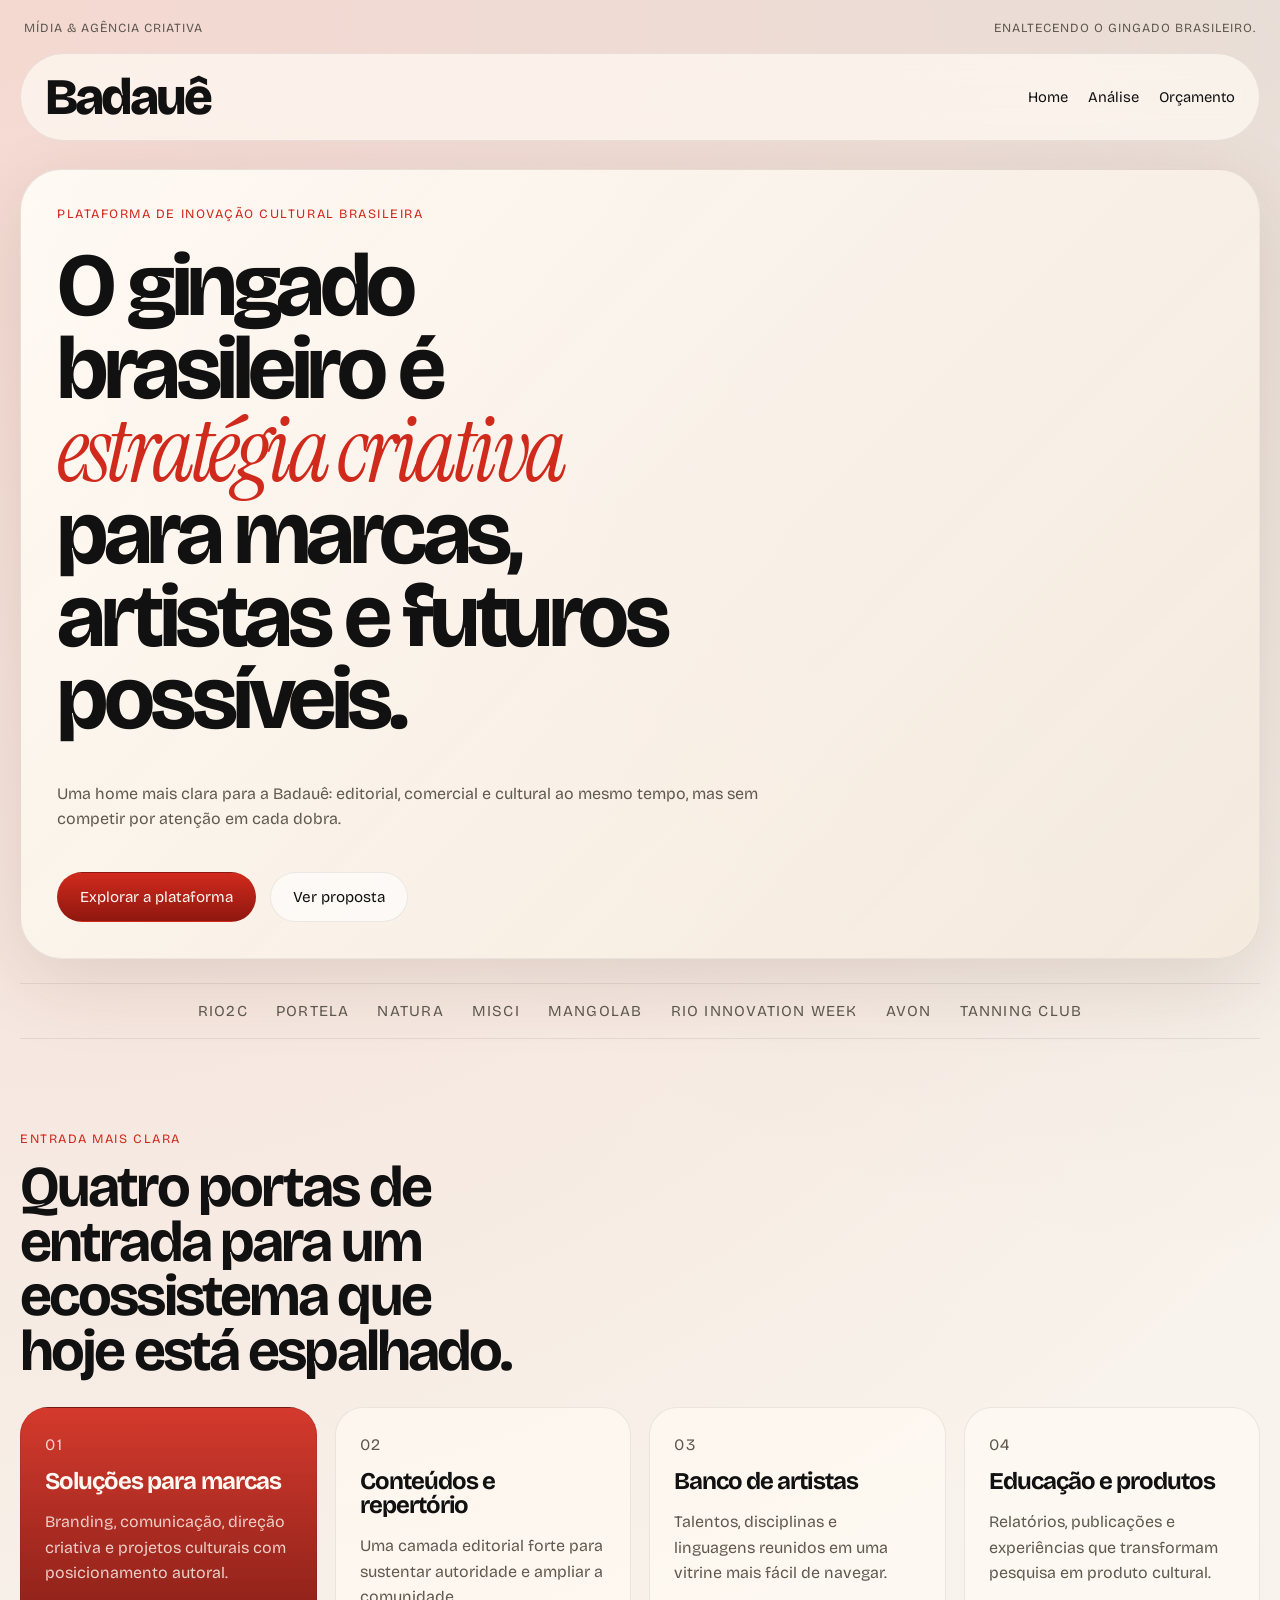
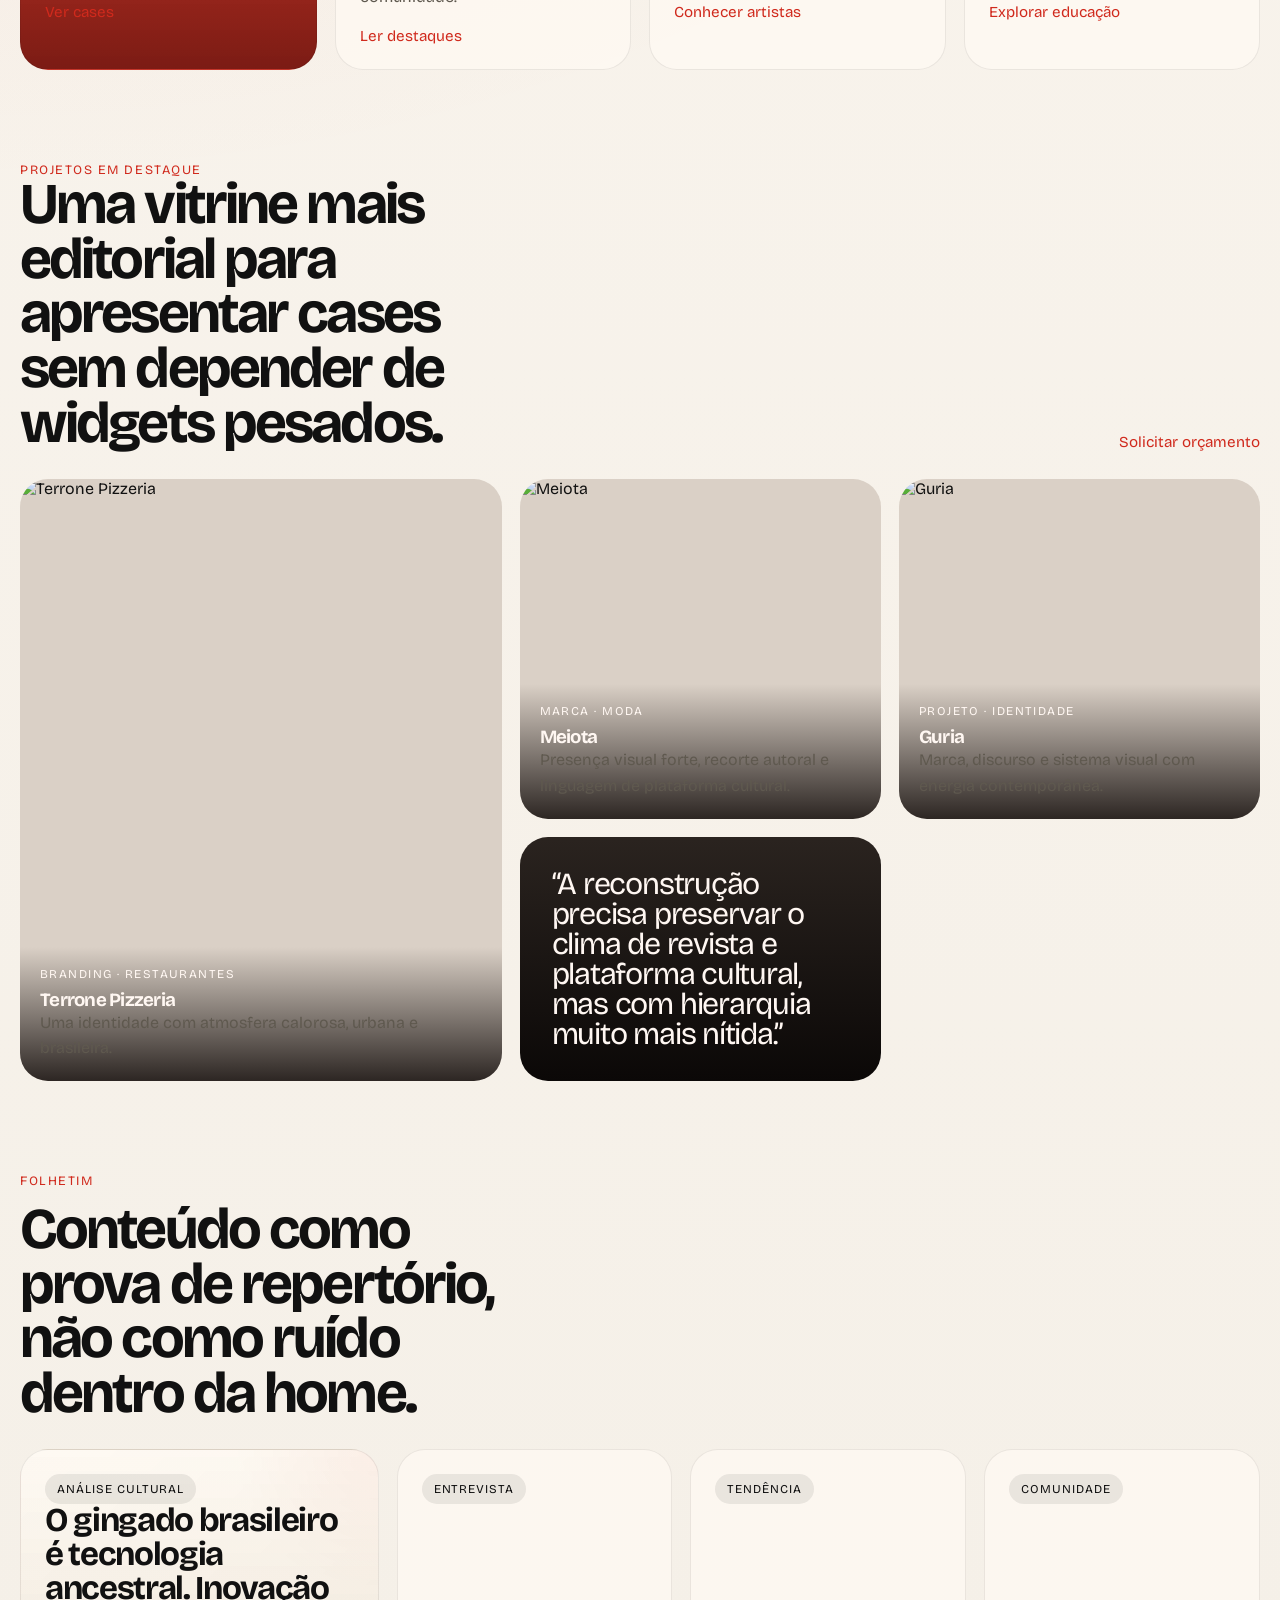
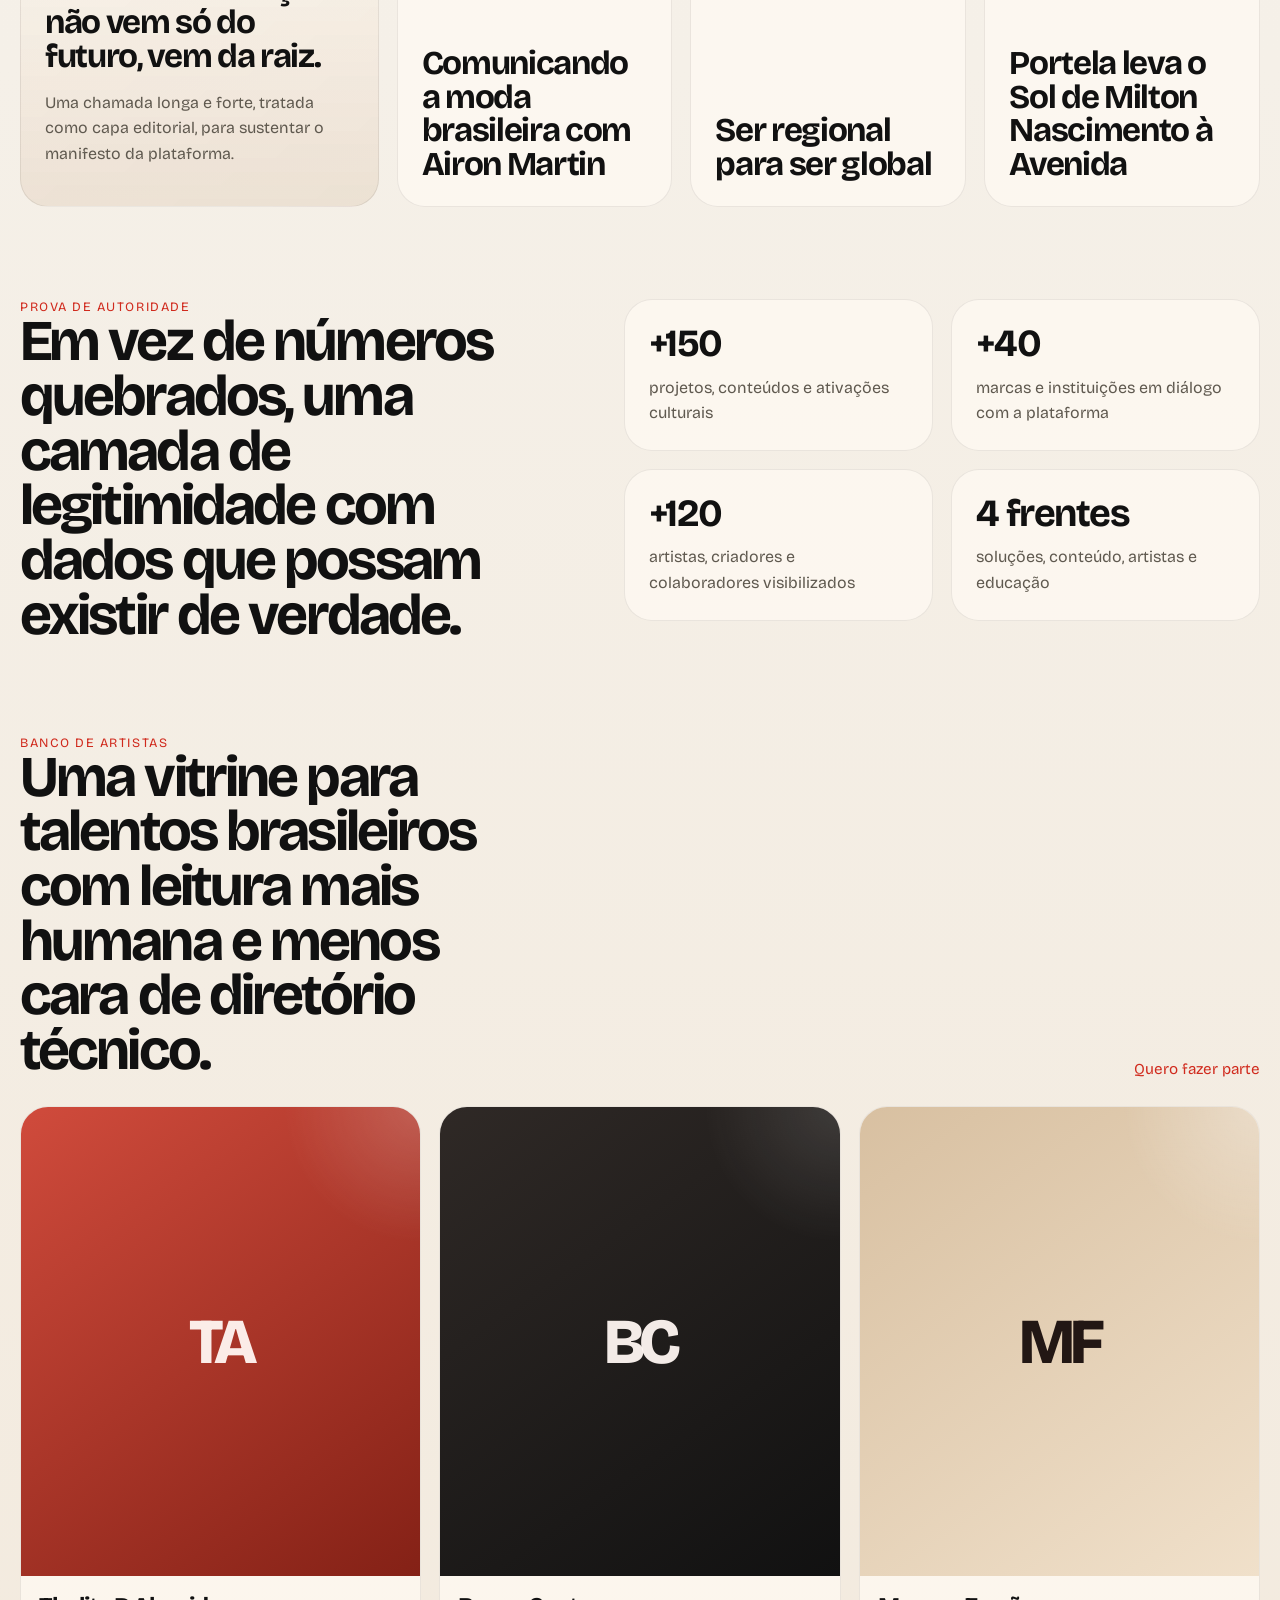
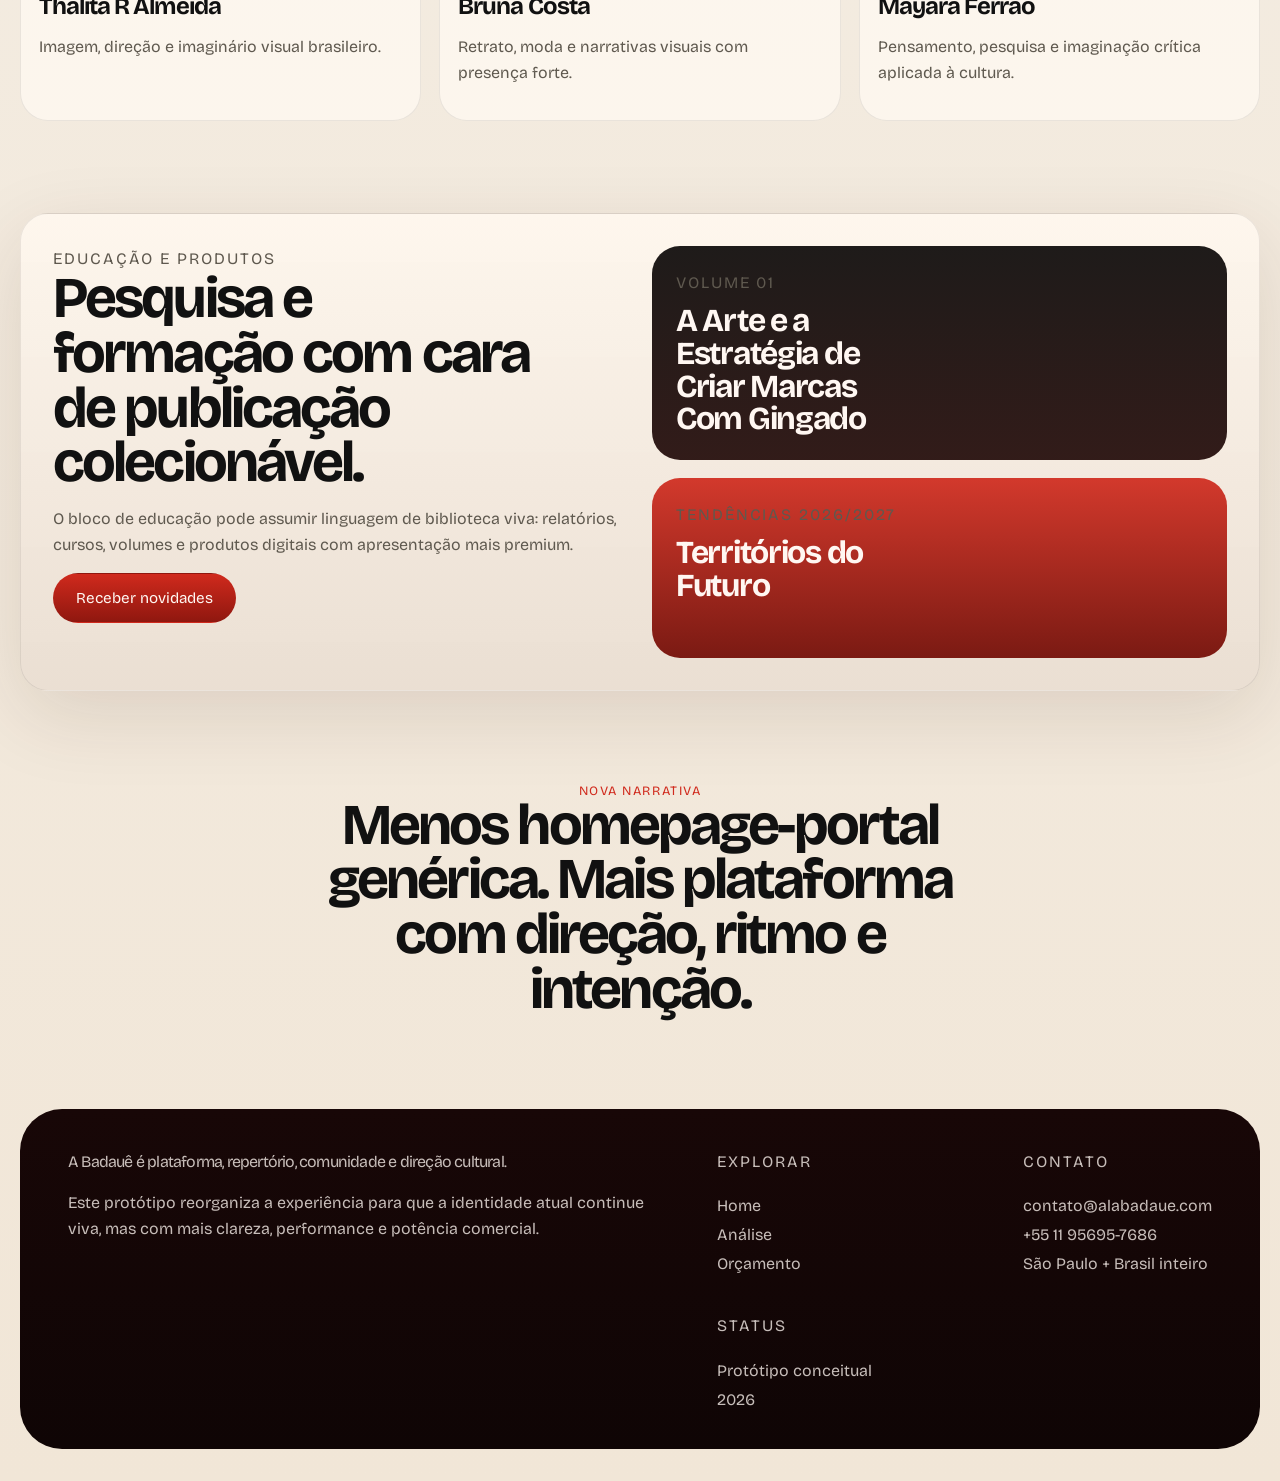
==== index.html @ e7cd583b "Initial site prototype" ====
<!DOCTYPE html>
<html lang="pt-BR">
  <head>
    <meta charset="UTF-8" />
    <meta name="viewport" content="width=device-width, initial-scale=1.0" />
    <title>Badauê - Plataforma de Inovação Cultural Brasileira</title>
    <meta
      name="description"
      content="Redesign conceitual da Badauê com linguagem editorial brasileira, hierarquia mais clara e experiência mais leve."
    />
    <link
      rel="icon"
      href="data:image/svg+xml,%3Csvg xmlns='http://www.w3.org/2000/svg' viewBox='0 0 64 64'%3E%3Crect width='64' height='64' rx='14' fill='%23111111'/%3E%3Ctext x='50%25' y='54%25' text-anchor='middle' font-family='Arial' font-size='28' fill='%23fff7f2'%3EB%3C/text%3E%3C/svg%3E"
    />
    <link rel="preconnect" href="https://fonts.googleapis.com" />
    <link rel="preconnect" href="https://fonts.gstatic.com" crossorigin />
    <link
      href="https://fonts.googleapis.com/css2?family=Bricolage+Grotesque:wght@400;500;700;800&family=Instrument+Serif:ital@0;1&display=swap"
      rel="stylesheet"
    />
    <link rel="stylesheet" href="./styles.css" />
  </head>
  <body>
    <div class="page-shell">
      <header class="site-header">
        <div class="eyebrow">
          <span>Mídia & Agência Criativa</span>
          <span>Enaltecendo o gingado brasileiro.</span>
        </div>
        <div class="site-header__bar">
          <a class="site-logo" href="#top" aria-label="Badauê">
            <span class="site-logo__mark">Badauê</span>
          </a>
          <button class="menu-toggle" type="button" aria-expanded="false" aria-controls="site-nav">
            Menu
          </button>
          <nav id="site-nav" class="site-nav" aria-label="Principal">
            <a href="./index.html">Home</a>
            <a href="./analise.html">Análise</a>
            <a href="./orcamento.html">Orçamento</a>
          </nav>
        </div>
      </header>

      <main id="top">
        <section class="hero" id="manifesto">
          <div class="hero__copy">
            <p class="section-kicker">Plataforma de inovação cultural brasileira</p>
            <h1>
              O gingado brasileiro é
              <span>estratégia criativa</span>
              para marcas, artistas e futuros possíveis.
            </h1>
            <p class="hero__lede">
              Uma home mais clara para a Badauê: editorial, comercial e cultural ao mesmo tempo, mas sem
              competir por atenção em cada dobra.
            </p>
            <div class="hero__actions">
              <a class="button button--primary" href="#solucoes">Explorar a plataforma</a>
              <a class="button button--ghost" href="./orcamento.html">Ver proposta</a>
            </div>
          </div>
        </section>

        <section class="partners-ribbon" aria-label="Marcas parceiras">
          <div class="partners-ribbon__track">
            <span>RIO2C</span>
            <span>Portela</span>
            <span>Natura</span>
            <span>MISCI</span>
            <span>Mangolab</span>
            <span>Rio Innovation Week</span>
            <span>Avon</span>
            <span>Tanning Club</span>
          </div>
        </section>

        <section class="section section--grid" id="solucoes">
          <div class="section__intro">
            <p class="section-kicker">Entrada mais clara</p>
            <h2>Quatro portas de entrada para um ecossistema que hoje está espalhado.</h2>
          </div>
          <div class="entry-grid">
            <article class="entry-card entry-card--accent">
              <p class="entry-card__index">01</p>
              <h3>Soluções para marcas</h3>
              <p>Branding, comunicação, direção criativa e projetos culturais com posicionamento autoral.</p>
              <a href="#projetos">Ver cases</a>
            </article>
            <article class="entry-card">
              <p class="entry-card__index">02</p>
              <h3>Conteúdos e repertório</h3>
              <p>Uma camada editorial forte para sustentar autoridade e ampliar a comunidade.</p>
              <a href="#conteudos">Ler destaques</a>
            </article>
            <article class="entry-card">
              <p class="entry-card__index">03</p>
              <h3>Banco de artistas</h3>
              <p>Talentos, disciplinas e linguagens reunidos em uma vitrine mais fácil de navegar.</p>
              <a href="#artistas">Conhecer artistas</a>
            </article>
            <article class="entry-card">
              <p class="entry-card__index">04</p>
              <h3>Educação e produtos</h3>
              <p>Relatórios, publicações e experiências que transformam pesquisa em produto cultural.</p>
              <a href="#educacao">Explorar educação</a>
            </article>
          </div>
        </section>

        <section class="section showcase" id="projetos">
          <div class="section__intro section__intro--split">
            <div>
              <p class="section-kicker">Projetos em destaque</p>
              <h2>Uma vitrine mais editorial para apresentar cases sem depender de widgets pesados.</h2>
            </div>
            <a class="text-link" href="#footer">Solicitar orçamento</a>
          </div>
          <div class="showcase-grid">
            <article class="story-card story-card--large">
              <img src="https://alabadaue.com/wp-content/uploads/2025/04/capa-home3.png" alt="Terrone Pizzeria" />
              <div class="story-card__content">
                <p>Branding · Restaurantes</p>
                <h3>Terrone Pizzeria</h3>
                <span>Uma identidade com atmosfera calorosa, urbana e brasileira.</span>
              </div>
            </article>
            <article class="story-card">
              <img src="https://alabadaue.com/wp-content/uploads/2025/04/capa-home1.png" alt="Meiota" />
              <div class="story-card__content">
                <p>Marca · Moda</p>
                <h3>Meiota</h3>
                <span>Presença visual forte, recorte autoral e linguagem de plataforma cultural.</span>
              </div>
            </article>
            <article class="story-card">
              <img src="https://alabadaue.com/wp-content/uploads/2025/04/capa-home2.png" alt="Guria" />
              <div class="story-card__content">
                <p>Projeto · Identidade</p>
                <h3>Guria</h3>
                <span>Marca, discurso e sistema visual com energia contemporânea.</span>
              </div>
            </article>
            <article class="quote-panel">
              <p>
                “A reconstrução precisa preservar o clima de revista e plataforma cultural, mas com hierarquia
                muito mais nítida.”
              </p>
            </article>
          </div>
        </section>

        <section class="section editorial" id="conteudos">
          <div class="section__intro">
            <p class="section-kicker">Folhetim</p>
            <h2>Conteúdo como prova de repertório, não como ruído dentro da home.</h2>
          </div>
          <div class="editorial-grid">
            <article class="editorial-card editorial-card--featured">
              <span class="editorial-card__tag">Análise cultural</span>
              <h3>O gingado brasileiro é tecnologia ancestral. Inovação não vem só do futuro, vem da raiz.</h3>
              <p>
                Uma chamada longa e forte, tratada como capa editorial, para sustentar o manifesto da plataforma.
              </p>
            </article>
            <article class="editorial-card">
              <span class="editorial-card__tag">Entrevista</span>
              <h3>Comunicando a moda brasileira com Airon Martin</h3>
            </article>
            <article class="editorial-card">
              <span class="editorial-card__tag">Tendência</span>
              <h3>Ser regional para ser global</h3>
            </article>
            <article class="editorial-card">
              <span class="editorial-card__tag">Comunidade</span>
              <h3>Portela leva o Sol de Milton Nascimento à Avenida</h3>
            </article>
          </div>
        </section>

        <section class="section metrics">
          <div class="metrics__headline">
            <p class="section-kicker">Prova de autoridade</p>
            <h2>Em vez de números quebrados, uma camada de legitimidade com dados que possam existir de verdade.</h2>
          </div>
          <div class="metrics__grid">
            <article>
              <strong>+150</strong>
              <span>projetos, conteúdos e ativações culturais</span>
            </article>
            <article>
              <strong>+40</strong>
              <span>marcas e instituições em diálogo com a plataforma</span>
            </article>
            <article>
              <strong>+120</strong>
              <span>artistas, criadores e colaboradores visibilizados</span>
            </article>
            <article>
              <strong>4 frentes</strong>
              <span>soluções, conteúdo, artistas e educação</span>
            </article>
          </div>
        </section>

        <section class="section artists" id="artistas">
          <div class="section__intro section__intro--split">
            <div>
              <p class="section-kicker">Banco de artistas</p>
              <h2>Uma vitrine para talentos brasileiros com leitura mais humana e menos cara de diretório técnico.</h2>
            </div>
            <a class="text-link" href="#footer">Quero fazer parte</a>
          </div>
          <div class="artists-grid">
            <article class="artist-card">
              <div class="artist-card__portrait artist-card__portrait--terracotta" aria-hidden="true">
                <span>TA</span>
              </div>
              <div>
                <h3>Thalita R Almeida</h3>
                <p>Imagem, direção e imaginário visual brasileiro.</p>
              </div>
            </article>
            <article class="artist-card">
              <div class="artist-card__portrait artist-card__portrait--charcoal" aria-hidden="true">
                <span>BC</span>
              </div>
              <div>
                <h3>Bruna Costa</h3>
                <p>Retrato, moda e narrativas visuais com presença forte.</p>
              </div>
            </article>
            <article class="artist-card">
              <div class="artist-card__portrait artist-card__portrait--sand" aria-hidden="true">
                <span>MF</span>
              </div>
              <div>
                <h3>Mayara Ferrão</h3>
                <p>Pensamento, pesquisa e imaginação crítica aplicada à cultura.</p>
              </div>
            </article>
          </div>
        </section>

        <section class="section education" id="educacao">
          <div class="education-panel">
            <div class="education-panel__copy">
              <p class="section-kicker">Educação e produtos</p>
              <h2>Pesquisa e formação com cara de publicação colecionável.</h2>
              <p>
                O bloco de educação pode assumir linguagem de biblioteca viva: relatórios, cursos, volumes e
                produtos digitais com apresentação mais premium.
              </p>
              <a class="button button--primary" href="#footer">Receber novidades</a>
            </div>
            <div class="education-panel__stack">
              <article class="paper-card">
                <p class="paper-card__meta">Volume 01</p>
                <h3>A Arte e a Estratégia de Criar Marcas Com Gingado</h3>
              </article>
              <article class="paper-card paper-card--alt">
                <p class="paper-card__meta">Tendências 2026/2027</p>
                <h3>Territórios do Futuro</h3>
              </article>
            </div>
          </div>
        </section>

        <section class="section cta-band">
          <p class="section-kicker">Nova narrativa</p>
          <h2>Menos homepage-portal genérica. Mais plataforma com direção, ritmo e intenção.</h2>
        </section>
      </main>

      <footer class="site-footer" id="footer">
        <div class="site-footer__brand">
          <p class="site-footer__title">A Badauê é plataforma, repertório, comunidade e direção cultural.</p>
          <p>
            Este protótipo reorganiza a experiência para que a identidade atual continue viva, mas com mais
            clareza, performance e potência comercial.
          </p>
        </div>
        <div class="site-footer__columns">
          <div>
            <p class="site-footer__label">Explorar</p>
            <a href="./index.html">Home</a>
            <a href="./analise.html">Análise</a>
            <a href="./orcamento.html">Orçamento</a>
          </div>
          <div>
            <p class="site-footer__label">Contato</p>
            <a href="mailto:contato@alabadaue.com">contato@alabadaue.com</a>
            <a href="tel:+5511956957686">+55 11 95695-7686</a>
            <span>São Paulo + Brasil inteiro</span>
          </div>
          <div>
            <p class="site-footer__label">Status</p>
            <span>Protótipo conceitual</span>
            <span id="year"></span>
          </div>
        </div>
      </footer>
    </div>
    <script src="./script.js"></script>
  </body>
</html>
---- styles.css ----
:root {
  --bg: #f5f0e8;
  --bg-strong: #ede4d6;
  --surface: rgba(255, 255, 255, 0.74);
  --surface-strong: #fffaf3;
  --text: #111111;
  --text-muted: #5f594f;
  --accent: #d02a1d;
  --accent-dark: #8f170f;
  --line: rgba(17, 17, 17, 0.1);
  --shadow: 0 24px 80px rgba(64, 34, 18, 0.12);
  --radius-sm: 16px;
  --radius-md: 28px;
  --radius-lg: 42px;
  --max-width: 1240px;
}

* {
  box-sizing: border-box;
}

html {
  scroll-behavior: smooth;
}

body {
  margin: 0;
  font-family: "Bricolage Grotesque", sans-serif;
  color: var(--text);
  background:
    radial-gradient(circle at top left, rgba(208, 42, 29, 0.14), transparent 28%),
    radial-gradient(circle at top right, rgba(17, 17, 17, 0.07), transparent 20%),
    linear-gradient(180deg, #faf5ee 0%, var(--bg) 52%, #f1e6d7 100%);
}

img {
  display: block;
  width: 100%;
  height: auto;
}

a {
  color: inherit;
  text-decoration: none;
}

.page-shell {
  min-height: 100vh;
}

.site-header,
.section,
.site-footer,
.partners-ribbon {
  width: min(calc(100% - 32px), var(--max-width));
  margin: 0 auto;
}

.site-header {
  padding-top: 20px;
}

.eyebrow {
  display: flex;
  justify-content: space-between;
  gap: 16px;
  padding: 0 4px 18px;
  font-size: 0.78rem;
  color: var(--text-muted);
  text-transform: uppercase;
  letter-spacing: 0.08em;
}

.site-header__bar {
  display: flex;
  align-items: center;
  justify-content: space-between;
  gap: 20px;
  padding: 20px 24px;
  background: rgba(255, 250, 243, 0.72);
  border: 1px solid rgba(17, 17, 17, 0.08);
  border-radius: 999px;
  backdrop-filter: blur(14px);
  position: sticky;
  top: 12px;
  z-index: 30;
}

.site-logo__mark {
  font-size: clamp(2rem, 4vw, 3.5rem);
  font-weight: 800;
  line-height: 0.9;
  letter-spacing: -0.06em;
}

.site-nav {
  display: flex;
  align-items: center;
  gap: 20px;
  font-size: 0.92rem;
}

.site-nav a {
  position: relative;
}

.site-nav a::after {
  content: "";
  position: absolute;
  left: 0;
  bottom: -6px;
  width: 100%;
  height: 1px;
  background: var(--accent);
  transform: scaleX(0);
  transform-origin: left;
  transition: transform 180ms ease;
}

.site-nav a:hover::after,
.site-nav a:focus-visible::after {
  transform: scaleX(1);
}

.menu-toggle {
  display: none;
  border: 0;
  background: none;
  font: inherit;
  color: var(--text);
}

.hero {
  width: min(calc(100% - 32px), var(--max-width));
  margin: 28px auto 0;
  padding: 36px;
  background: linear-gradient(135deg, rgba(255, 251, 245, 0.95), rgba(244, 233, 221, 0.92));
  border: 1px solid rgba(17, 17, 17, 0.08);
  border-radius: var(--radius-lg);
  box-shadow: var(--shadow);
  overflow: clip;
}

.hero--inner {
  max-width: 980px;
}

.hero__copy {
  display: flex;
  flex-direction: column;
  justify-content: space-between;
  gap: 24px;
  max-width: 760px;
}

.hero__visual--stacked {
  grid-template-columns: 1fr;
}

.section-kicker {
  margin: 0;
  font-size: 0.8rem;
  text-transform: uppercase;
  letter-spacing: 0.12em;
  color: var(--accent);
}

.hero h1,
.section h2,
.site-footer__title,
.cta-band h2 {
  margin: 0;
  letter-spacing: -0.05em;
}

.hero h1 {
  max-width: 12ch;
  font-size: clamp(3rem, 7vw, 6rem);
  line-height: 0.92;
}

.hero h1 span {
  font-family: "Instrument Serif", serif;
  font-style: italic;
  font-weight: 400;
  color: var(--accent);
}

.hero__lede,
.entry-card p,
.story-card span,
.editorial-card p,
.artist-card p,
.education-panel p,
.site-footer p,
.impact-card li,
.metrics__grid span {
  font-size: 1rem;
  line-height: 1.6;
  color: var(--text-muted);
}

.hero__actions,
.site-footer__columns {
  display: flex;
  flex-wrap: wrap;
  gap: 14px;
}

.button {
  display: inline-flex;
  align-items: center;
  justify-content: center;
  min-height: 50px;
  padding: 0 22px;
  border-radius: 999px;
  border: 1px solid transparent;
  font-size: 0.95rem;
  transition: transform 180ms ease, background 180ms ease, border-color 180ms ease;
}

.button:hover,
.button:focus-visible,
.text-link:hover,
.text-link:focus-visible {
  transform: translateY(-1px);
}

.button--primary {
  color: #fff7f2;
  background: linear-gradient(180deg, var(--accent), var(--accent-dark));
}

.button--ghost {
  background: rgba(255, 255, 255, 0.6);
  border-color: rgba(17, 17, 17, 0.08);
}

.hero__visual,
.hero__stack,
.showcase-grid,
.editorial-grid,
.artists-grid,
.metrics__grid,
.entry-grid,
.site-footer {
  display: grid;
}

.hero__visual {
  grid-template-columns: 1.15fr 0.85fr;
  gap: 18px;
}

.hero__stack {
  gap: 18px;
}

.feature-card,
.entry-card,
.story-card,
.editorial-card,
.artist-card,
.education-panel,
.quote-panel,
.impact-card,
.paper-card,
.insight-panel {
  border-radius: var(--radius-md);
}

.feature-card {
  position: relative;
  overflow: hidden;
  min-height: 100%;
  background: #c7bbaf;
}

.feature-card img {
  height: 100%;
  min-height: 220px;
  object-fit: cover;
}

.feature-card__content {
  position: absolute;
  inset: auto 0 0;
  padding: 22px;
  color: white;
  background: linear-gradient(180deg, transparent 0%, rgba(16, 10, 8, 0.76) 100%);
}

.feature-card__eyebrow,
.story-card__content p,
.paper-card__meta {
  margin: 0 0 10px;
  font-size: 0.75rem;
  text-transform: uppercase;
  letter-spacing: 0.12em;
}

.feature-card__content h2,
.feature-card__content h3,
.story-card__content h3,
.editorial-card h3,
.artist-card h3,
.paper-card h3 {
  margin: 0;
  line-height: 1.02;
  letter-spacing: -0.04em;
}

.feature-card--main h2 {
  font-size: clamp(1.8rem, 3vw, 3rem);
  max-width: 10ch;
}

.feature-card--secondary h3 {
  font-size: 1.6rem;
  max-width: 10ch;
}

.impact-card {
  padding: 22px;
  background: #151111;
  color: #fff7f2;
}

.insight-panel {
  min-height: 260px;
  padding: 28px;
  display: flex;
  flex-direction: column;
  justify-content: flex-end;
  border: 1px solid rgba(17, 17, 17, 0.08);
}

.insight-panel h2,
.insight-panel h3 {
  margin: 0 0 12px;
  line-height: 0.96;
  letter-spacing: -0.04em;
}

.insight-panel h2 {
  font-size: clamp(2rem, 3.5vw, 3.2rem);
}

.insight-panel h3 {
  font-size: clamp(1.6rem, 2.6vw, 2.4rem);
}

.insight-panel p:last-child {
  margin: 0;
  color: var(--text-muted);
  line-height: 1.6;
}

.insight-panel--warm {
  background:
    radial-gradient(circle at top right, rgba(208, 42, 29, 0.16), transparent 26%),
    linear-gradient(180deg, rgba(255, 250, 243, 0.92), rgba(237, 227, 214, 0.94));
}

.insight-panel--dark {
  background:
    radial-gradient(circle at top right, rgba(208, 42, 29, 0.22), transparent 22%),
    linear-gradient(180deg, rgba(30, 18, 17, 0.98), rgba(16, 10, 10, 1));
  color: #fff7f2;
}

.insight-panel--dark p:last-child {
  color: rgba(255, 247, 242, 0.78);
}

.impact-card__title,
.entry-card__index,
.site-footer__label {
  margin: 0 0 12px;
  font-size: 0.8rem;
  text-transform: uppercase;
  letter-spacing: 0.12em;
}

.impact-card ul {
  margin: 0;
  padding-left: 18px;
  display: grid;
  gap: 12px;
}

.partners-ribbon {
  margin-top: 24px;
  padding: 18px 22px;
  overflow: hidden;
  border-block: 1px solid rgba(17, 17, 17, 0.08);
}

.partners-ribbon__track {
  display: flex;
  flex-wrap: wrap;
  gap: 28px;
  justify-content: center;
  font-size: 0.95rem;
  letter-spacing: 0.08em;
  text-transform: uppercase;
  color: var(--text-muted);
}

.section {
  padding: 92px 0 0;
}

.accent-inline {
  color: var(--accent);
  font-family: "Instrument Serif", serif;
  font-style: italic;
}

.section__intro {
  display: grid;
  gap: 14px;
  margin-bottom: 28px;
}

.section__intro h2,
.metrics__headline h2,
.education-panel__copy h2,
.cta-band h2 {
  max-width: 14ch;
  font-size: clamp(2.2rem, 4.5vw, 4rem);
  line-height: 0.95;
}

.section__intro--split,
.education-panel {
  display: flex;
  align-items: end;
  justify-content: space-between;
  gap: 24px;
}

.entry-grid {
  grid-template-columns: repeat(4, minmax(0, 1fr));
  gap: 18px;
}

.entry-card {
  padding: 24px;
  background: rgba(255, 250, 243, 0.72);
  border: 1px solid rgba(17, 17, 17, 0.08);
}

.entry-card--accent {
  background: linear-gradient(180deg, rgba(208, 42, 29, 0.92), rgba(118, 18, 11, 0.96));
  color: #fff7f2;
}

.entry-card--accent p,
.entry-card--accent a {
  color: rgba(255, 247, 242, 0.8);
}

.entry-card h3,
.metrics__grid strong {
  margin: 0 0 12px;
  font-size: 1.5rem;
  line-height: 1;
  letter-spacing: -0.04em;
}

.entry-card a,
.text-link {
  font-size: 0.95rem;
  color: var(--accent);
}

.showcase-grid {
  grid-template-columns: 1.2fr 0.9fr 0.9fr;
  gap: 18px;
}

.story-card {
  position: relative;
  overflow: hidden;
  min-height: 340px;
  background: #dad0c6;
}

.story-card--large {
  grid-row: span 2;
  min-height: 100%;
}

.story-card img {
  position: absolute;
  inset: 0;
  height: 100%;
  object-fit: cover;
}

.story-card__content {
  position: absolute;
  inset: auto 0 0;
  padding: 20px;
  background: linear-gradient(180deg, transparent 0%, rgba(16, 10, 8, 0.86) 100%);
  color: #fff7f2;
}

.quote-panel {
  padding: 32px;
  min-height: 220px;
  display: flex;
  align-items: end;
  background: linear-gradient(180deg, rgba(34, 27, 23, 0.96), rgba(11, 8, 7, 1));
  color: #fff7f2;
}

.quote-panel p {
  margin: 0;
  max-width: 18ch;
  font-size: clamp(1.6rem, 2.4vw, 2.5rem);
  line-height: 0.98;
  letter-spacing: -0.04em;
}

.editorial-grid {
  grid-template-columns: 1.3fr repeat(3, 1fr);
  gap: 18px;
}

.editorial-card {
  min-height: 260px;
  padding: 24px;
  background: rgba(255, 250, 243, 0.72);
  border: 1px solid rgba(17, 17, 17, 0.08);
  display: flex;
  flex-direction: column;
  justify-content: space-between;
}

.editorial-card--featured {
  background:
    linear-gradient(180deg, rgba(255, 250, 243, 0.8), rgba(235, 224, 210, 0.9)),
    radial-gradient(circle at top right, rgba(208, 42, 29, 0.24), transparent 28%),
    linear-gradient(135deg, rgba(255, 255, 255, 0.35), rgba(228, 214, 196, 0.45));
}

.editorial-card__tag {
  display: inline-flex;
  width: fit-content;
  padding: 8px 12px;
  border-radius: 999px;
  background: rgba(17, 17, 17, 0.08);
  font-size: 0.75rem;
  letter-spacing: 0.08em;
  text-transform: uppercase;
}

.editorial-card h3 {
  font-size: clamp(1.3rem, 2.6vw, 2.8rem);
}

.metrics {
  display: grid;
  grid-template-columns: 0.95fr 1.05fr;
  gap: 28px;
  align-items: start;
}

.metrics__grid {
  grid-template-columns: repeat(2, minmax(0, 1fr));
  gap: 18px;
}

.metrics__grid article {
  padding: 24px;
  background: rgba(255, 250, 243, 0.72);
  border: 1px solid rgba(17, 17, 17, 0.08);
  border-radius: var(--radius-md);
}

.metrics__grid strong {
  display: block;
  font-size: clamp(2rem, 3vw, 3rem);
}

.artists-grid {
  grid-template-columns: repeat(3, minmax(0, 1fr));
  gap: 18px;
}

.artist-card {
  overflow: hidden;
  background: rgba(255, 250, 243, 0.72);
  border: 1px solid rgba(17, 17, 17, 0.08);
}

.artist-card__portrait {
  aspect-ratio: 4 / 4.7;
  display: grid;
  place-items: center;
  font-size: clamp(3rem, 5vw, 5rem);
  font-weight: 800;
  letter-spacing: -0.08em;
  color: rgba(255, 247, 242, 0.95);
}

.artist-card__portrait--terracotta {
  background:
    radial-gradient(circle at top right, rgba(255, 255, 255, 0.18), transparent 22%),
    linear-gradient(145deg, #d04b3c, #842116);
}

.artist-card__portrait--charcoal {
  background:
    radial-gradient(circle at top right, rgba(255, 255, 255, 0.12), transparent 22%),
    linear-gradient(145deg, #2f2926, #111111);
}

.artist-card__portrait--sand {
  color: #221714;
  background:
    radial-gradient(circle at top right, rgba(255, 255, 255, 0.3), transparent 22%),
    linear-gradient(145deg, #d8c0a1, #f0e0ca);
}

.artist-card div {
  padding: 18px;
}

.artist-card h3 {
  font-size: 1.5rem;
}

.education-panel {
  align-items: stretch;
  padding: 32px;
  background: linear-gradient(180deg, rgba(255, 247, 238, 0.92), rgba(233, 222, 210, 0.94));
  border: 1px solid rgba(17, 17, 17, 0.08);
  box-shadow: var(--shadow);
}

.education-panel__copy,
.education-panel__stack {
  flex: 1;
}

.education-panel__stack {
  display: grid;
  gap: 18px;
}

.paper-card {
  padding: 24px;
  min-height: 180px;
  background: linear-gradient(180deg, rgba(21, 18, 17, 0.96), rgba(42, 19, 17, 0.96));
  color: #fff7f2;
}

.paper-card--alt {
  background: linear-gradient(180deg, rgba(208, 42, 29, 0.92), rgba(118, 18, 11, 0.96));
}

.paper-card h3 {
  max-width: 11ch;
  font-size: clamp(1.6rem, 2.5vw, 2.4rem);
}

.cta-band {
  text-align: center;
  padding-bottom: 92px;
}

.cta-band h2 {
  max-width: 18ch;
  margin: 0 auto;
}

.site-footer {
  grid-template-columns: 1.2fr 1fr;
  gap: 56px;
  padding: 40px 48px;
  margin-bottom: 32px;
  background: linear-gradient(180deg, #180707 0%, #0f0505 100%);
  color: #fff7f2;
  border-radius: var(--radius-lg);
  align-items: start;
}

.site-footer__brand {
  max-width: 38rem;
}

.site-footer__title {
  font-size: clamp(2rem, 4vw, 3.6rem);
  line-height: 0.96;
}

.site-footer__columns {
  justify-content: space-between;
  align-items: start;
  gap: 40px;
}

.site-footer__columns > div {
  display: grid;
  gap: 10px;
  min-width: 0;
}

.site-footer__columns a,
.site-footer__columns span,
.site-footer p {
  color: rgba(255, 247, 242, 0.76);
}

.audit-grid {
  display: grid;
  grid-template-columns: repeat(2, minmax(0, 1fr));
  gap: 18px;
}

.audit-card,
.pricing-card,
.problem-item {
  border-radius: var(--radius-md);
  background: rgba(255, 250, 243, 0.72);
  border: 1px solid rgba(17, 17, 17, 0.08);
}

.audit-card {
  overflow: hidden;
}

.audit-card--spotlight {
  background: linear-gradient(180deg, rgba(255, 250, 243, 0.9), rgba(239, 224, 211, 0.94));
}

.audit-card__media {
  padding: 18px;
}

.audit-card__media img {
  border-radius: 22px;
  border: 1px solid rgba(17, 17, 17, 0.08);
  background: white;
}

.audit-card__content {
  padding: 0 22px 22px;
}

.audit-card__content h3,
.pricing-card h2,
.problem-item span {
  margin: 0 0 12px;
  line-height: 1;
  letter-spacing: -0.04em;
}

.audit-card__content h3,
.pricing-card h2 {
  font-size: clamp(1.8rem, 3vw, 2.8rem);
}

.problem-list {
  display: grid;
  grid-template-columns: repeat(2, minmax(0, 1fr));
  gap: 18px;
}

.problem-item {
  padding: 24px;
}

.problem-item span {
  display: block;
  font-size: 1.5rem;
}

.problem-item p {
  margin: 0;
  font-size: 1rem;
  line-height: 1.6;
  color: var(--text-muted);
}

.pricing-grid {
  display: grid;
  grid-template-columns: repeat(2, minmax(0, 1fr));
  gap: 18px;
}

.pricing-card {
  padding: 28px;
}

.pricing-card--featured {
  background: linear-gradient(180deg, rgba(255, 246, 238, 0.96), rgba(245, 221, 211, 0.98));
  box-shadow: var(--shadow);
}

.pricing-card__price {
  margin: 0 0 22px;
  font-size: 1.15rem;
  color: var(--text-muted);
}

.pricing-card__price strong {
  color: var(--text);
  font-size: 1.8rem;
  letter-spacing: -0.04em;
}

.pricing-card__content p {
  margin: 0 0 16px;
  font-size: 1rem;
  line-height: 1.7;
  color: var(--text-muted);
}

.scope-list {
  margin: 0 0 20px;
  padding-left: 18px;
  display: grid;
  gap: 10px;
  color: var(--text-muted);
  line-height: 1.6;
}

.warning-callout {
  padding: 18px 20px;
  border-radius: 20px;
  background: rgba(208, 42, 29, 0.08);
  border: 1px solid rgba(208, 42, 29, 0.16);
  color: #5a2018 !important;
}

@media (max-width: 1080px) {
  .hero,
  .metrics,
  .education-panel,
  .site-footer {
    grid-template-columns: 1fr;
  }

  .hero__visual,
  .audit-grid,
  .pricing-grid,
  .problem-list,
  .entry-grid,
  .showcase-grid,
  .editorial-grid,
  .artists-grid {
    grid-template-columns: 1fr 1fr;
  }

  .editorial-card--featured,
  .story-card--large,
  .quote-panel {
    grid-column: span 2;
  }

  .section__intro--split,
  .education-panel {
    flex-direction: column;
    align-items: start;
  }
}

@media (max-width: 760px) {
  .eyebrow {
    display: none;
  }

  .site-header__bar {
    border-radius: 26px;
    padding: 16px 18px;
    flex-wrap: wrap;
  }

  .menu-toggle {
    display: inline-flex;
  }

  .site-nav {
    width: 100%;
    display: none;
    flex-direction: column;
    align-items: flex-start;
    padding-top: 10px;
  }

  .site-nav.is-open {
    display: flex;
  }

  .hero {
    padding: 18px;
    border-radius: 30px;
  }

  .hero__visual,
  .audit-grid,
  .pricing-grid,
  .problem-list,
  .entry-grid,
  .showcase-grid,
  .editorial-grid,
  .artists-grid,
  .metrics__grid {
    grid-template-columns: 1fr;
  }

  .editorial-card--featured,
  .story-card--large,
  .quote-panel {
    grid-column: auto;
  }

  .hero__copy,
  .site-footer__columns {
    gap: 16px;
  }

  .section {
    padding-top: 72px;
  }

  .section__intro h2,
  .metrics__headline h2,
  .education-panel__copy h2,
  .cta-band h2 {
    max-width: 100%;
  }

  .site-footer {
    padding: 28px 24px;
    border-radius: 30px;
  }
}
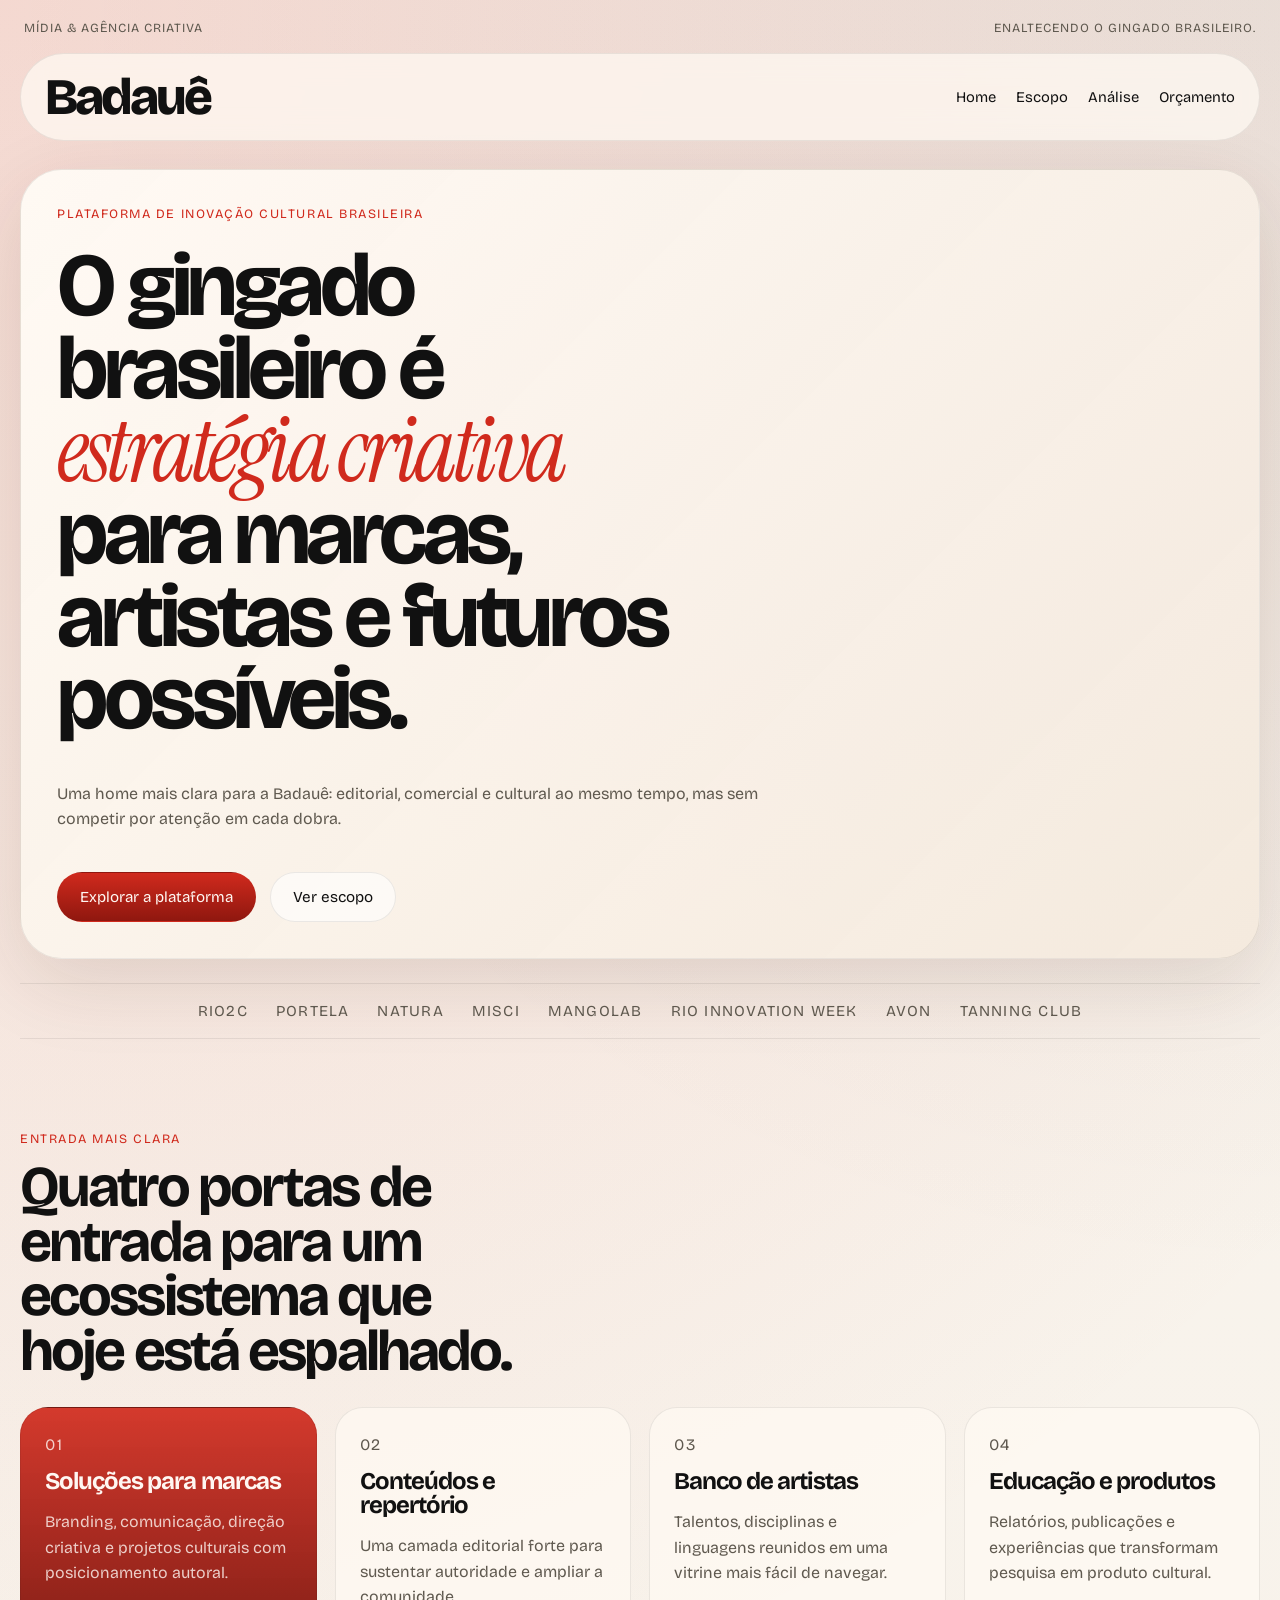
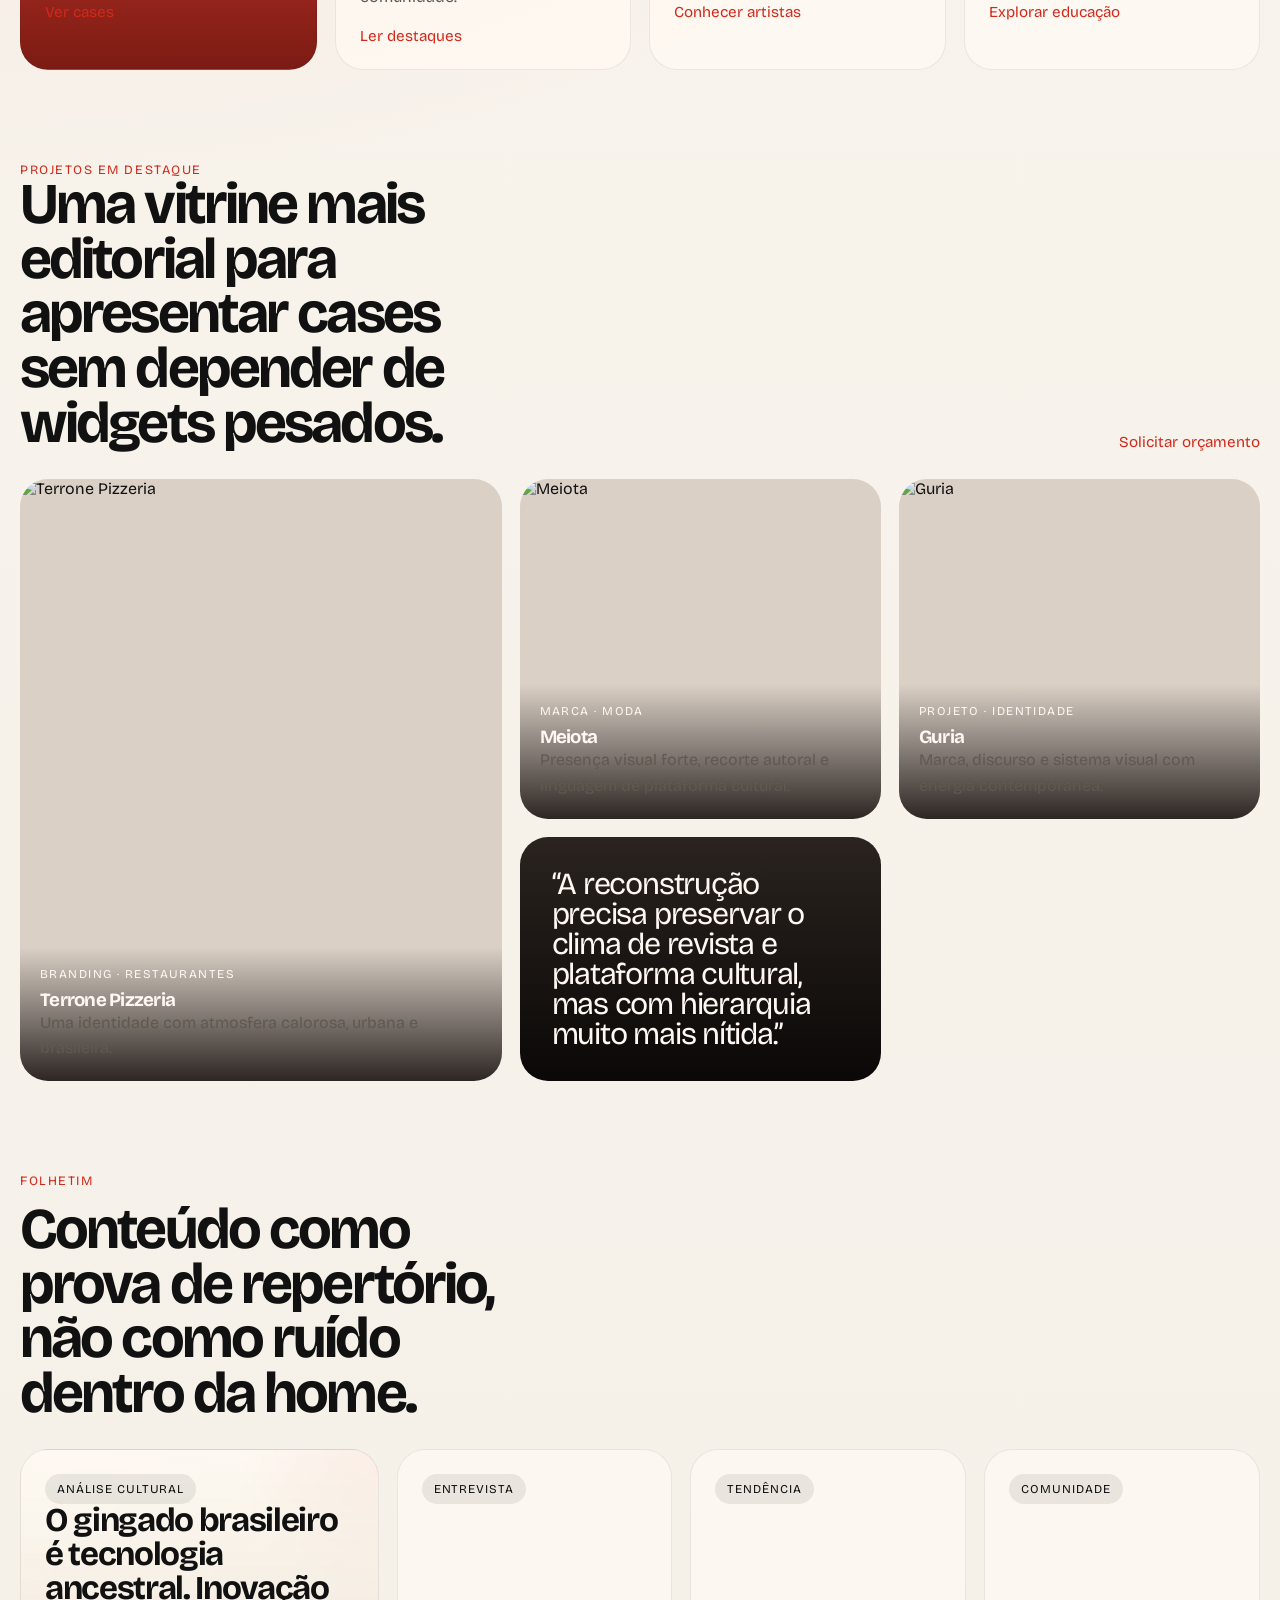
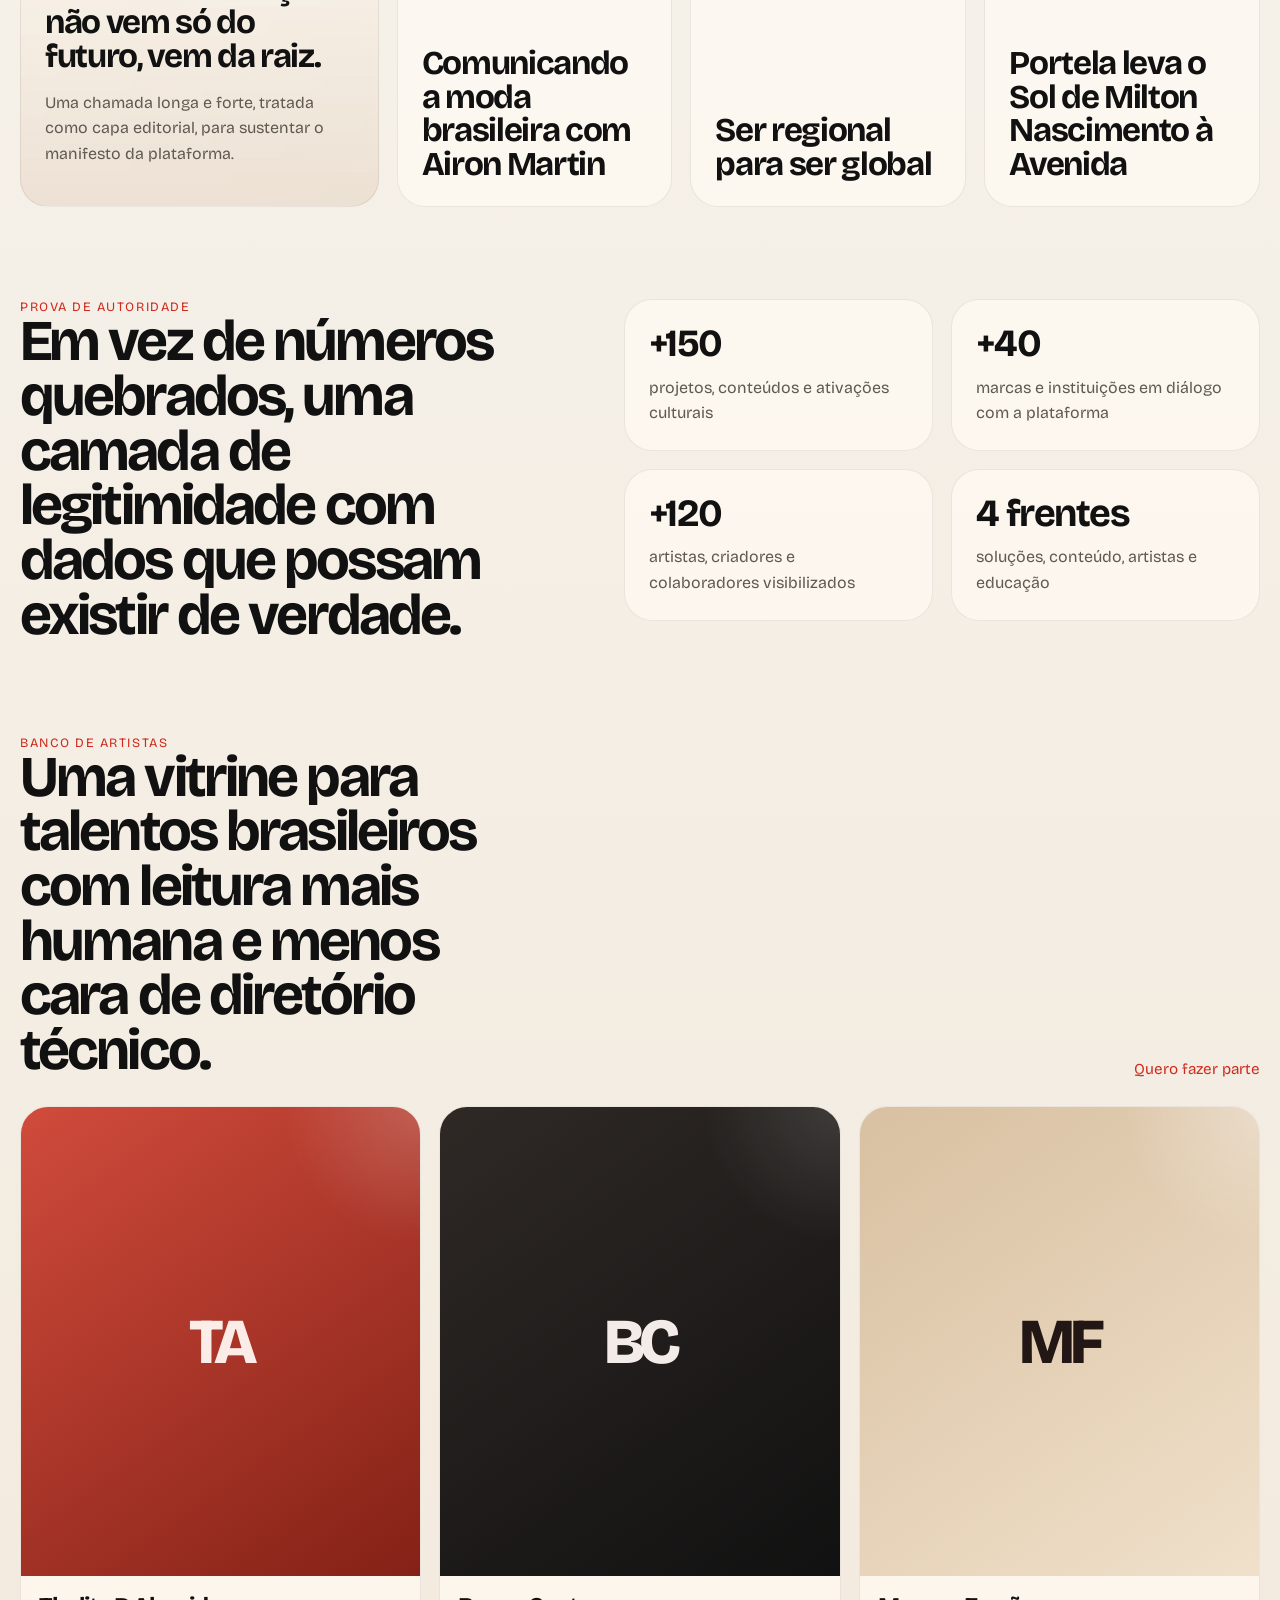
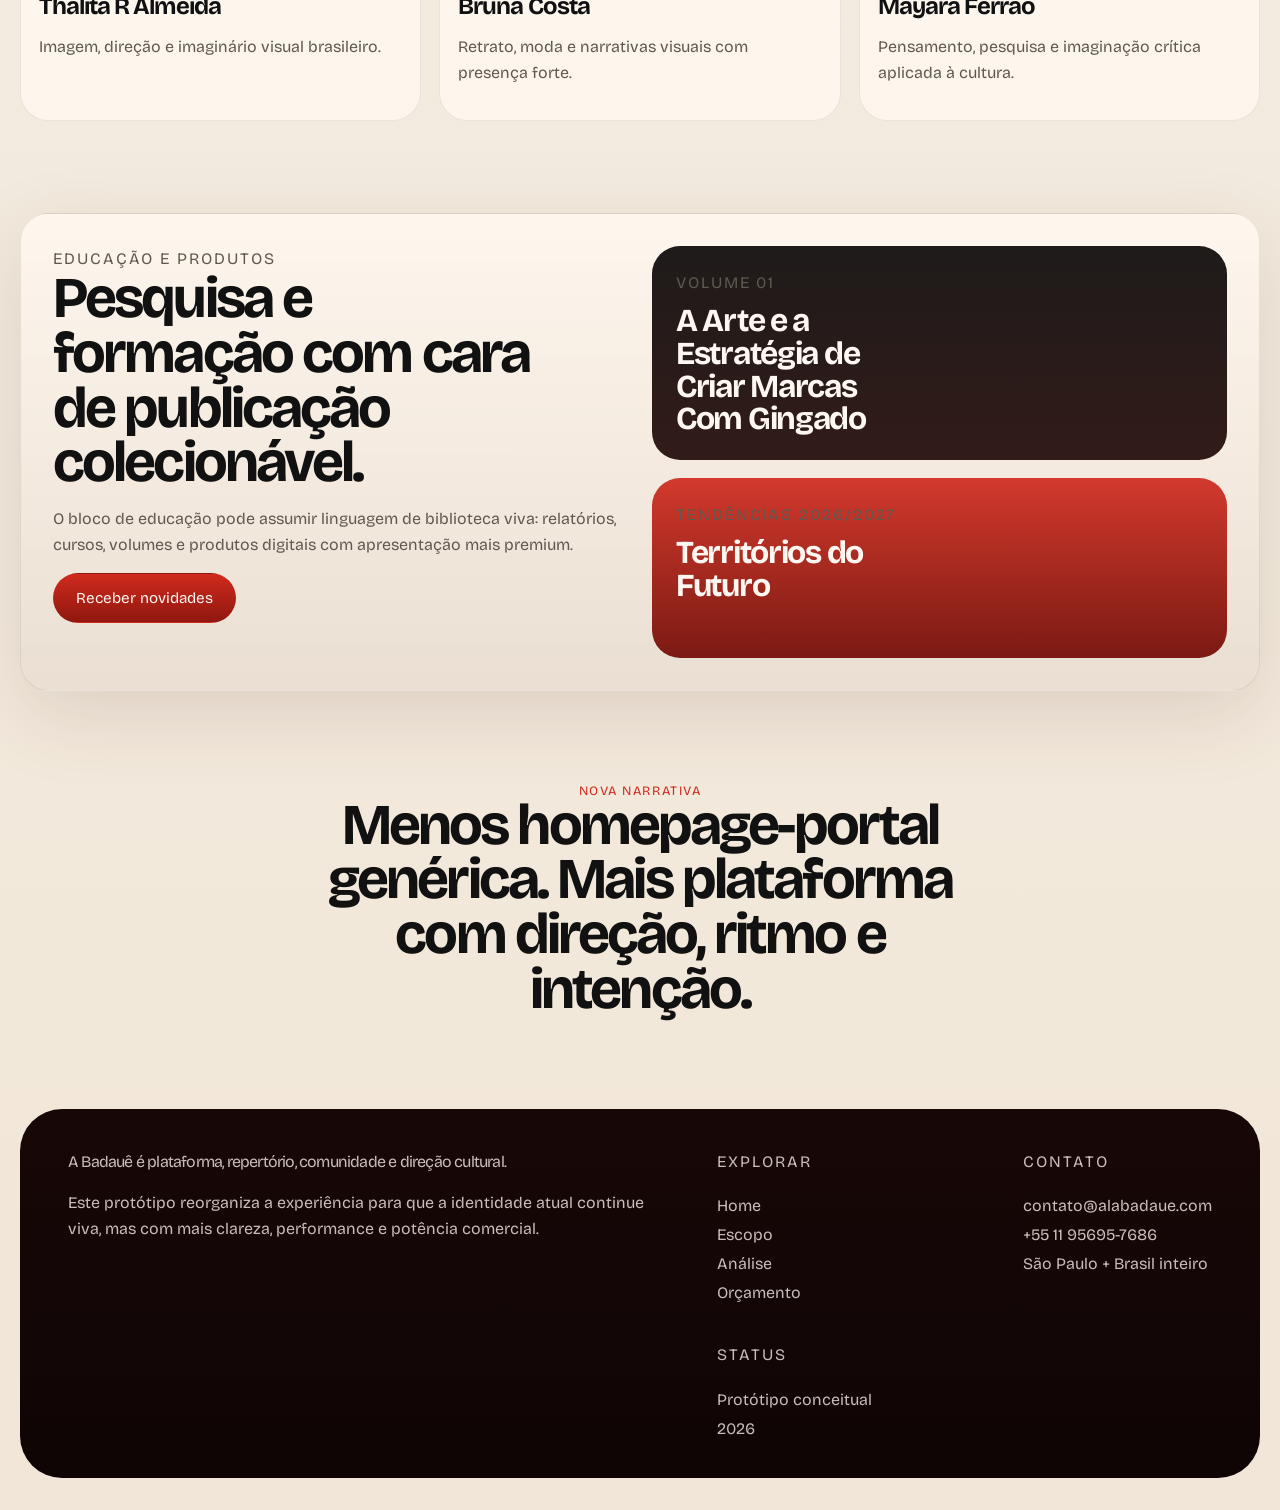
==== commit 3ced9001: "Add scope page and update navigation" ====
--- a/index.html
+++ b/index.html
@@ -36,6 +36,7 @@
           </button>
           <nav id="site-nav" class="site-nav" aria-label="Principal">
             <a href="./index.html">Home</a>
+            <a href="./escopo.html">Escopo</a>
             <a href="./analise.html">Análise</a>
             <a href="./orcamento.html">Orçamento</a>
           </nav>
@@ -56,10 +57,10 @@
               competir por atenção em cada dobra.
             </p>
             <div class="hero__actions">
-              <a class="button button--primary" href="#solucoes">Explorar a plataforma</a>
-              <a class="button button--ghost" href="./orcamento.html">Ver proposta</a>
-            </div>
-          </div>
+            <a class="button button--primary" href="#solucoes">Explorar a plataforma</a>
+            <a class="button button--ghost" href="./escopo.html">Ver escopo</a>
+          </div>
+        </div>
         </section>
 
         <section class="partners-ribbon" aria-label="Marcas parceiras">
@@ -284,6 +285,7 @@
           <div>
             <p class="site-footer__label">Explorar</p>
             <a href="./index.html">Home</a>
+            <a href="./escopo.html">Escopo</a>
             <a href="./analise.html">Análise</a>
             <a href="./orcamento.html">Orçamento</a>
           </div>
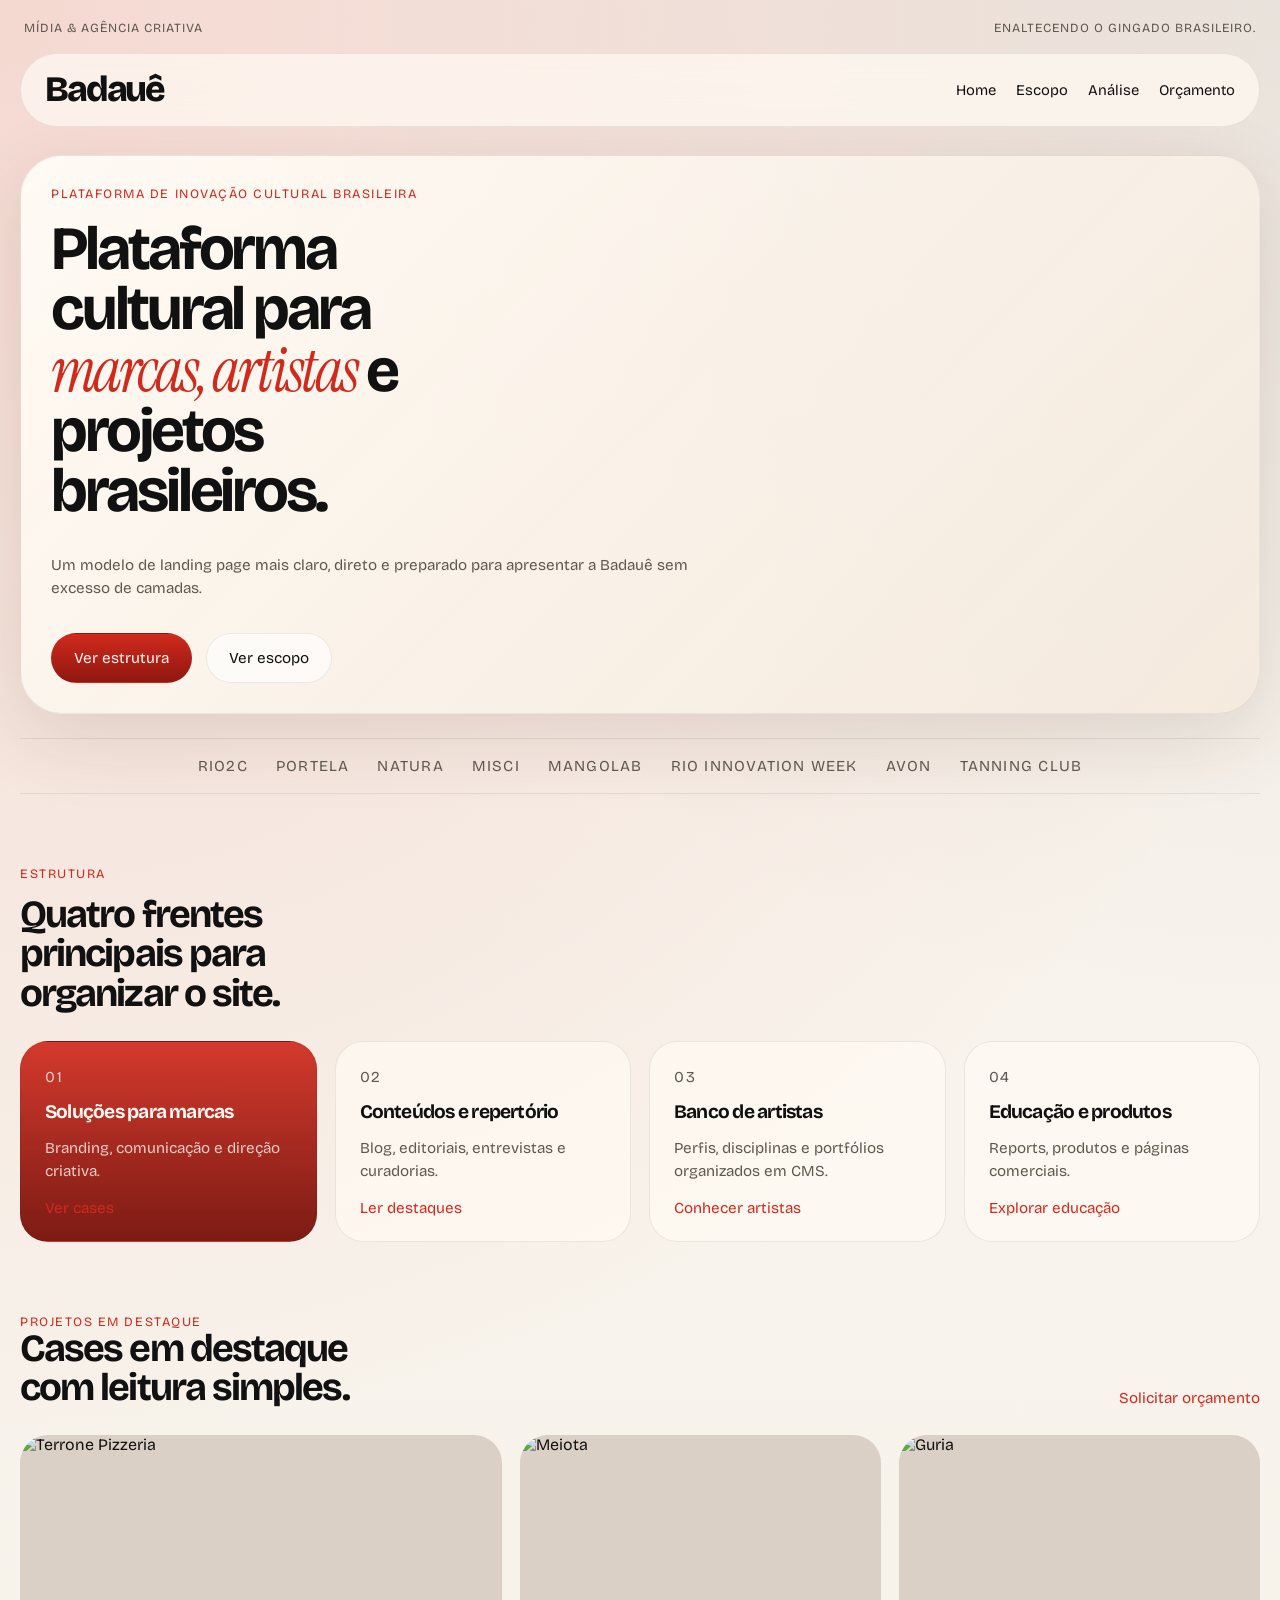
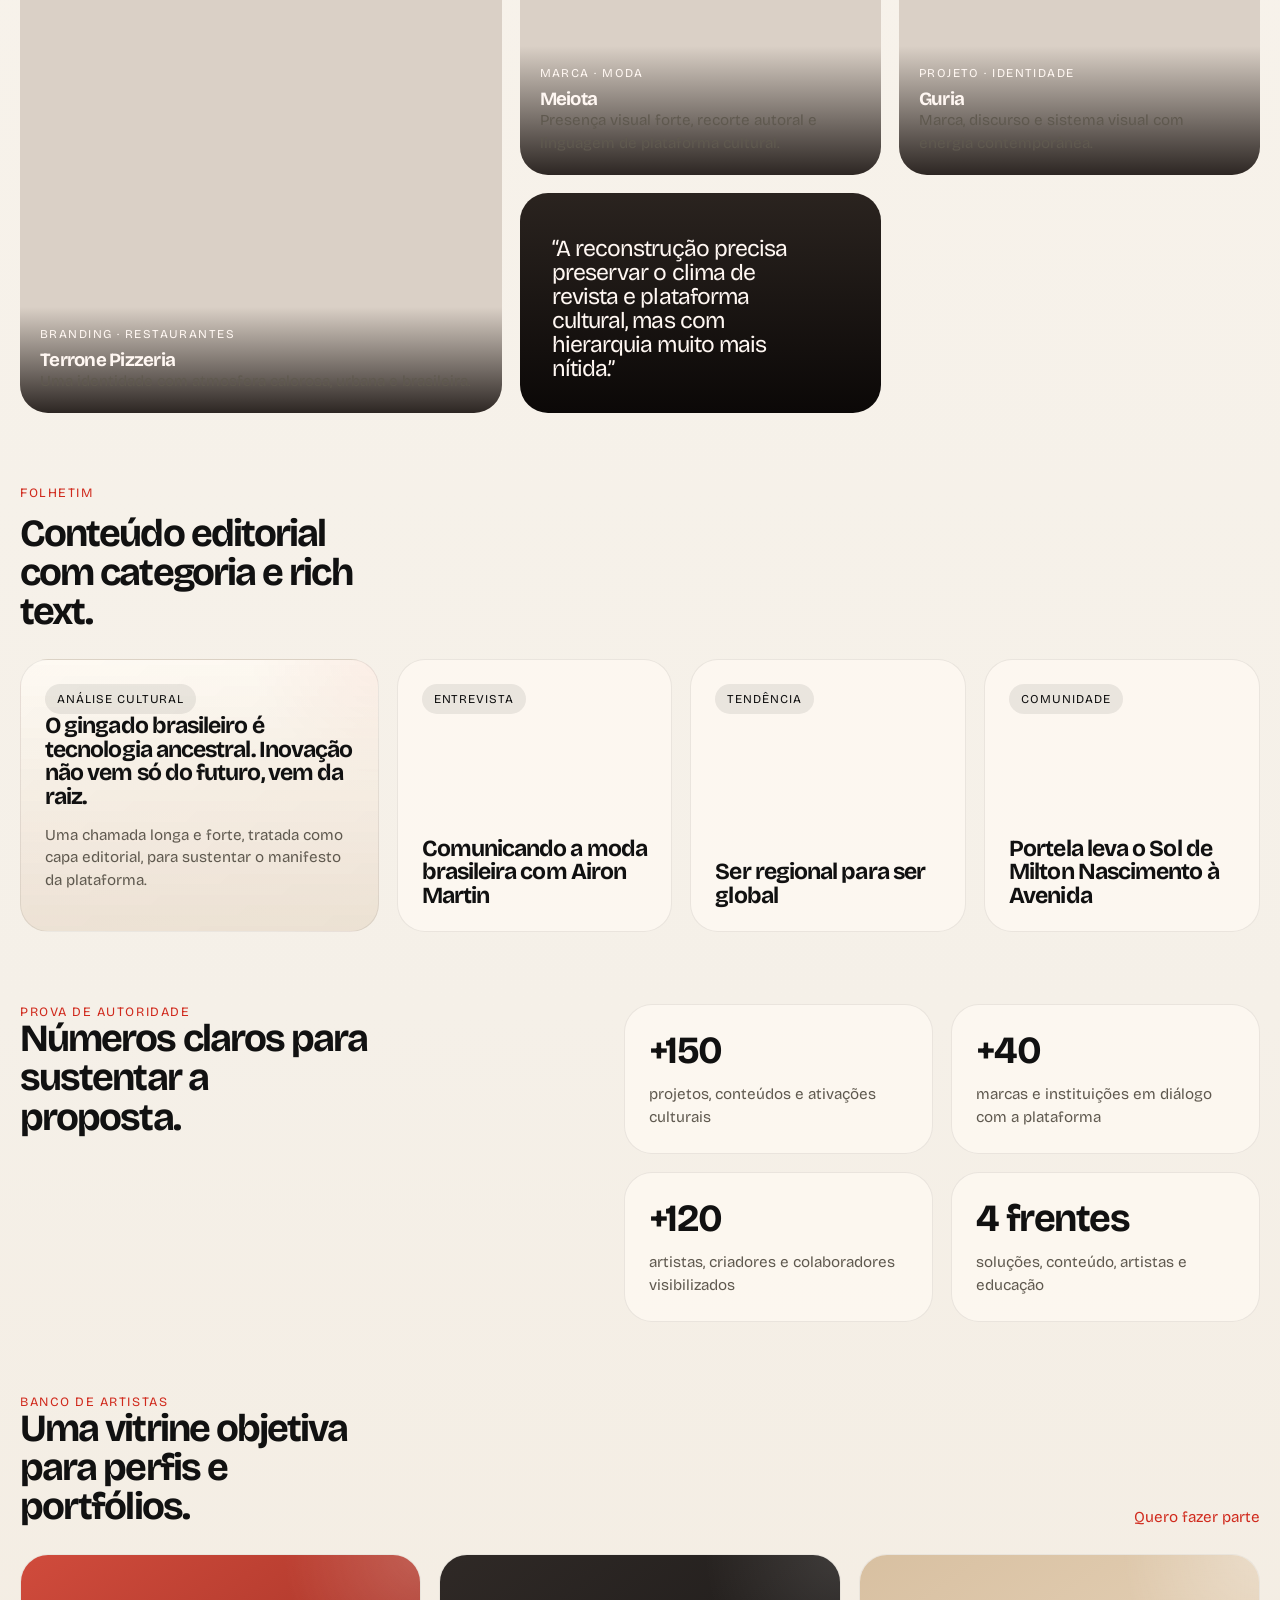
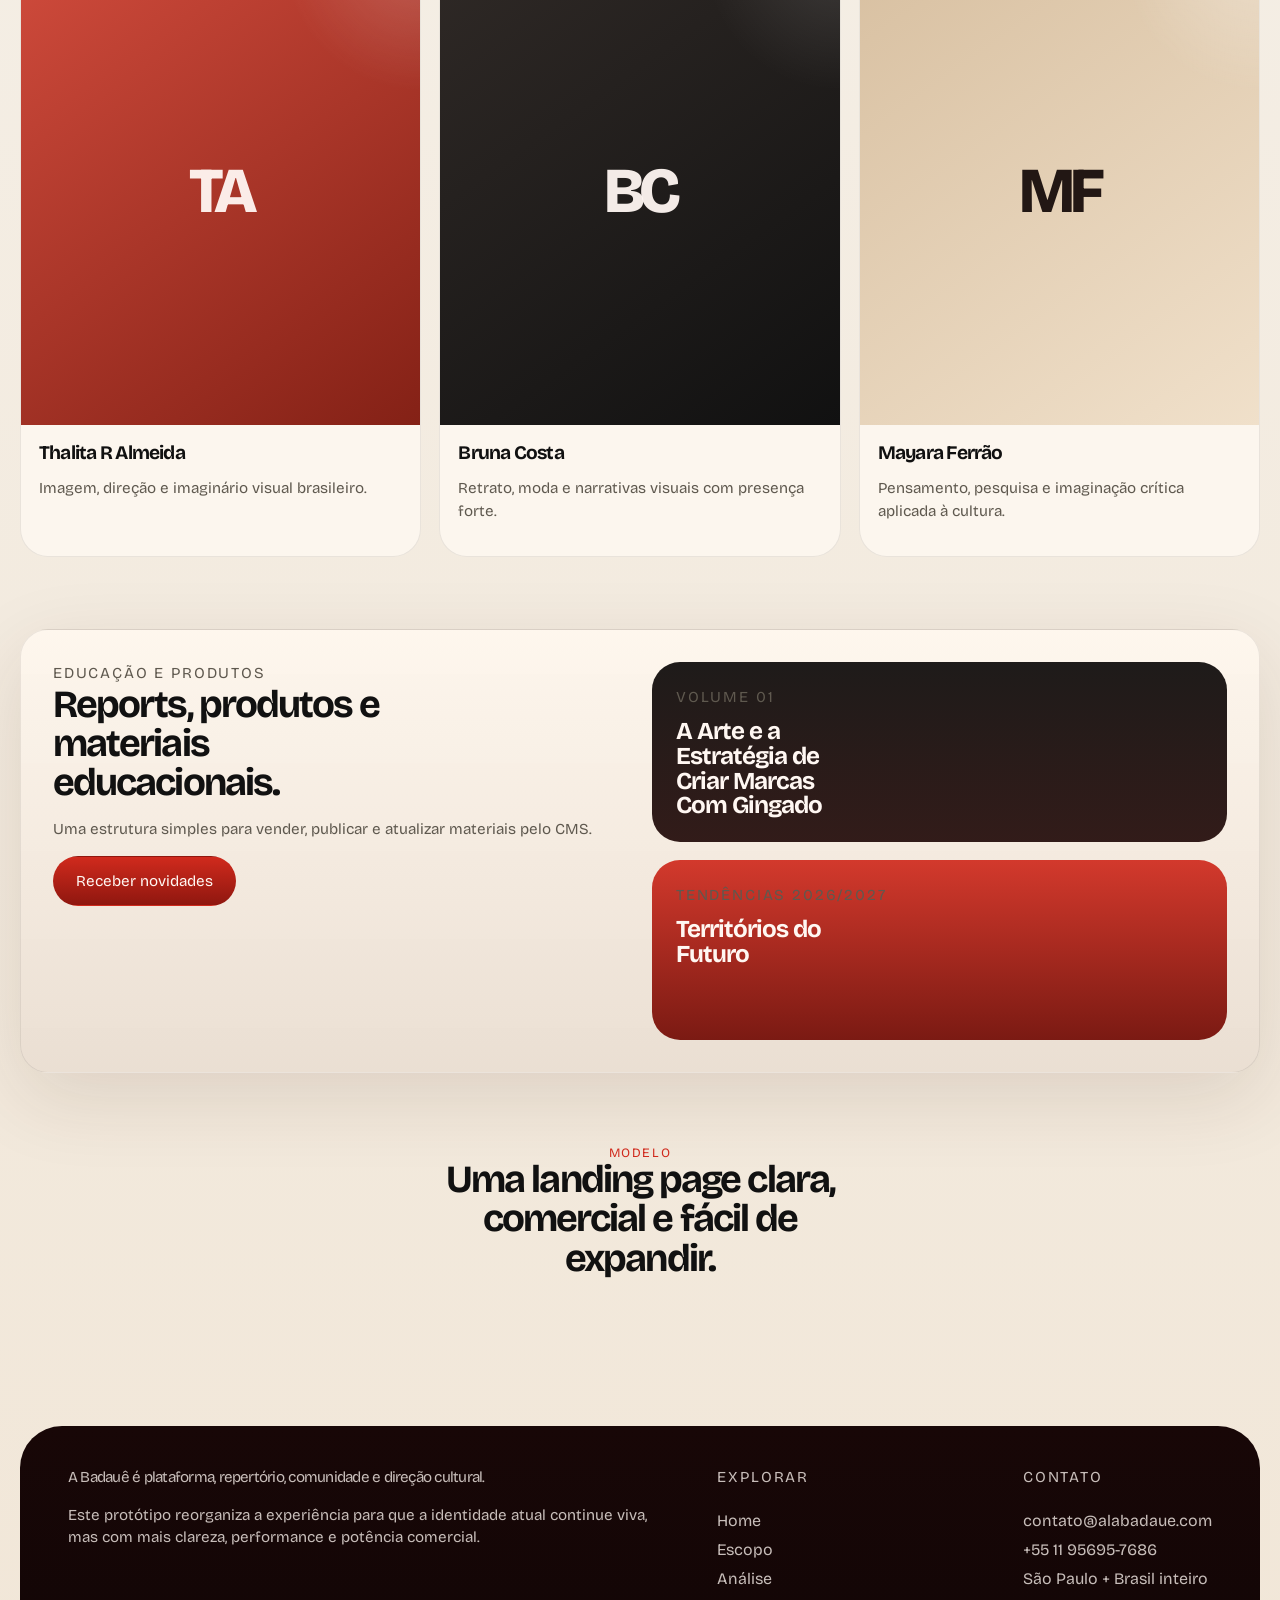
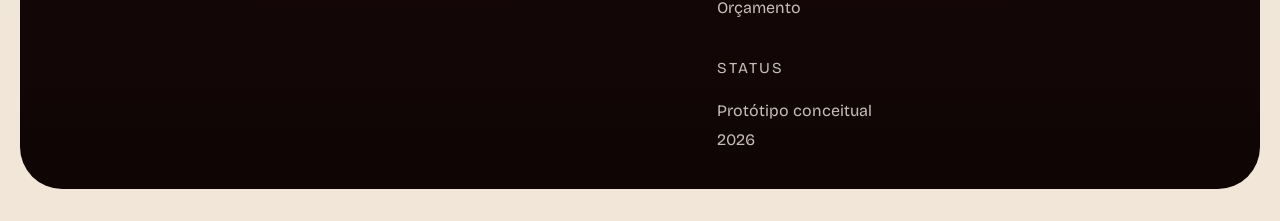
==== commit 820cf3f5: "Refine landing page content and spacing" ====
--- a/index.html
+++ b/index.html
@@ -48,19 +48,18 @@
           <div class="hero__copy">
             <p class="section-kicker">Plataforma de inovação cultural brasileira</p>
             <h1>
-              O gingado brasileiro é
-              <span>estratégia criativa</span>
-              para marcas, artistas e futuros possíveis.
+              Plataforma cultural para
+              <span>marcas, artistas</span>
+              e projetos brasileiros.
             </h1>
             <p class="hero__lede">
-              Uma home mais clara para a Badauê: editorial, comercial e cultural ao mesmo tempo, mas sem
-              competir por atenção em cada dobra.
+              Um modelo de landing page mais claro, direto e preparado para apresentar a Badauê sem excesso de camadas.
             </p>
             <div class="hero__actions">
-            <a class="button button--primary" href="#solucoes">Explorar a plataforma</a>
-            <a class="button button--ghost" href="./escopo.html">Ver escopo</a>
-          </div>
-        </div>
+              <a class="button button--primary" href="#solucoes">Ver estrutura</a>
+              <a class="button button--ghost" href="./escopo.html">Ver escopo</a>
+            </div>
+          </div>
         </section>
 
         <section class="partners-ribbon" aria-label="Marcas parceiras">
@@ -78,32 +77,32 @@
 
         <section class="section section--grid" id="solucoes">
           <div class="section__intro">
-            <p class="section-kicker">Entrada mais clara</p>
-            <h2>Quatro portas de entrada para um ecossistema que hoje está espalhado.</h2>
+            <p class="section-kicker">Estrutura</p>
+            <h2>Quatro frentes principais para organizar o site.</h2>
           </div>
           <div class="entry-grid">
             <article class="entry-card entry-card--accent">
               <p class="entry-card__index">01</p>
               <h3>Soluções para marcas</h3>
-              <p>Branding, comunicação, direção criativa e projetos culturais com posicionamento autoral.</p>
+              <p>Branding, comunicação e direção criativa.</p>
               <a href="#projetos">Ver cases</a>
             </article>
             <article class="entry-card">
               <p class="entry-card__index">02</p>
               <h3>Conteúdos e repertório</h3>
-              <p>Uma camada editorial forte para sustentar autoridade e ampliar a comunidade.</p>
+              <p>Blog, editoriais, entrevistas e curadorias.</p>
               <a href="#conteudos">Ler destaques</a>
             </article>
             <article class="entry-card">
               <p class="entry-card__index">03</p>
               <h3>Banco de artistas</h3>
-              <p>Talentos, disciplinas e linguagens reunidos em uma vitrine mais fácil de navegar.</p>
+              <p>Perfis, disciplinas e portfólios organizados em CMS.</p>
               <a href="#artistas">Conhecer artistas</a>
             </article>
             <article class="entry-card">
               <p class="entry-card__index">04</p>
               <h3>Educação e produtos</h3>
-              <p>Relatórios, publicações e experiências que transformam pesquisa em produto cultural.</p>
+              <p>Reports, produtos e páginas comerciais.</p>
               <a href="#educacao">Explorar educação</a>
             </article>
           </div>
@@ -113,7 +112,7 @@
           <div class="section__intro section__intro--split">
             <div>
               <p class="section-kicker">Projetos em destaque</p>
-              <h2>Uma vitrine mais editorial para apresentar cases sem depender de widgets pesados.</h2>
+              <h2>Cases em destaque com leitura simples.</h2>
             </div>
             <a class="text-link" href="#footer">Solicitar orçamento</a>
           </div>
@@ -154,7 +153,7 @@
         <section class="section editorial" id="conteudos">
           <div class="section__intro">
             <p class="section-kicker">Folhetim</p>
-            <h2>Conteúdo como prova de repertório, não como ruído dentro da home.</h2>
+            <h2>Conteúdo editorial com categoria e rich text.</h2>
           </div>
           <div class="editorial-grid">
             <article class="editorial-card editorial-card--featured">
@@ -182,7 +181,7 @@
         <section class="section metrics">
           <div class="metrics__headline">
             <p class="section-kicker">Prova de autoridade</p>
-            <h2>Em vez de números quebrados, uma camada de legitimidade com dados que possam existir de verdade.</h2>
+            <h2>Números claros para sustentar a proposta.</h2>
           </div>
           <div class="metrics__grid">
             <article>
@@ -208,7 +207,7 @@
           <div class="section__intro section__intro--split">
             <div>
               <p class="section-kicker">Banco de artistas</p>
-              <h2>Uma vitrine para talentos brasileiros com leitura mais humana e menos cara de diretório técnico.</h2>
+              <h2>Uma vitrine objetiva para perfis e portfólios.</h2>
             </div>
             <a class="text-link" href="#footer">Quero fazer parte</a>
           </div>
@@ -247,10 +246,9 @@
           <div class="education-panel">
             <div class="education-panel__copy">
               <p class="section-kicker">Educação e produtos</p>
-              <h2>Pesquisa e formação com cara de publicação colecionável.</h2>
+              <h2>Reports, produtos e materiais educacionais.</h2>
               <p>
-                O bloco de educação pode assumir linguagem de biblioteca viva: relatórios, cursos, volumes e
-                produtos digitais com apresentação mais premium.
+                Uma estrutura simples para vender, publicar e atualizar materiais pelo CMS.
               </p>
               <a class="button button--primary" href="#footer">Receber novidades</a>
             </div>
@@ -268,8 +266,8 @@
         </section>
 
         <section class="section cta-band">
-          <p class="section-kicker">Nova narrativa</p>
-          <h2>Menos homepage-portal genérica. Mais plataforma com direção, ritmo e intenção.</h2>
+          <p class="section-kicker">Modelo</p>
+          <h2>Uma landing page clara, comercial e fácil de expandir.</h2>
         </section>
       </main>
 
--- a/styles.css
+++ b/styles.css
@@ -87,7 +87,7 @@
 }
 
 .site-logo__mark {
-  font-size: clamp(2rem, 4vw, 3.5rem);
+  font-size: clamp(1.5rem, 2.8vw, 2.4rem);
   font-weight: 800;
   line-height: 0.9;
   letter-spacing: -0.06em;
@@ -133,7 +133,7 @@
 .hero {
   width: min(calc(100% - 32px), var(--max-width));
   margin: 28px auto 0;
-  padding: 36px;
+  padding: 30px;
   background: linear-gradient(135deg, rgba(255, 251, 245, 0.95), rgba(244, 233, 221, 0.92));
   border: 1px solid rgba(17, 17, 17, 0.08);
   border-radius: var(--radius-lg);
@@ -149,8 +149,8 @@
   display: flex;
   flex-direction: column;
   justify-content: space-between;
-  gap: 24px;
-  max-width: 760px;
+  gap: 18px;
+  max-width: 680px;
 }
 
 .hero__visual--stacked {
@@ -175,8 +175,8 @@
 
 .hero h1 {
   max-width: 12ch;
-  font-size: clamp(3rem, 7vw, 6rem);
-  line-height: 0.92;
+  font-size: clamp(2.2rem, 4.8vw, 4rem);
+  line-height: 0.98;
 }
 
 .hero h1 span {
@@ -195,8 +195,8 @@
 .site-footer p,
 .impact-card li,
 .metrics__grid span {
-  font-size: 1rem;
-  line-height: 1.6;
+  font-size: 0.95rem;
+  line-height: 1.5;
   color: var(--text-muted);
 }
 
@@ -408,7 +408,7 @@
 }
 
 .section {
-  padding: 92px 0 0;
+  padding: 72px 0 0;
 }
 
 .accent-inline {
@@ -428,8 +428,8 @@
 .education-panel__copy h2,
 .cta-band h2 {
   max-width: 14ch;
-  font-size: clamp(2.2rem, 4.5vw, 4rem);
-  line-height: 0.95;
+  font-size: clamp(1.7rem, 3vw, 2.7rem);
+  line-height: 1.02;
 }
 
 .section__intro--split,
@@ -464,8 +464,8 @@
 .entry-card h3,
 .metrics__grid strong {
   margin: 0 0 12px;
-  font-size: 1.5rem;
-  line-height: 1;
+  font-size: 1.2rem;
+  line-height: 1.1;
   letter-spacing: -0.04em;
 }
 
@@ -519,8 +519,8 @@
 .quote-panel p {
   margin: 0;
   max-width: 18ch;
-  font-size: clamp(1.6rem, 2.4vw, 2.5rem);
-  line-height: 0.98;
+  font-size: clamp(1.2rem, 1.8vw, 1.8rem);
+  line-height: 1.04;
   letter-spacing: -0.04em;
 }
 
@@ -558,7 +558,7 @@
 }
 
 .editorial-card h3 {
-  font-size: clamp(1.3rem, 2.6vw, 2.8rem);
+  font-size: clamp(1.15rem, 1.8vw, 1.7rem);
 }
 
 .metrics {
@@ -630,7 +630,7 @@
 }
 
 .artist-card h3 {
-  font-size: 1.5rem;
+  font-size: 1.2rem;
 }
 
 .education-panel {
@@ -664,7 +664,7 @@
 
 .paper-card h3 {
   max-width: 11ch;
-  font-size: clamp(1.6rem, 2.5vw, 2.4rem);
+  font-size: clamp(1.2rem, 1.9vw, 1.8rem);
 }
 
 .cta-band {
@@ -681,6 +681,7 @@
   grid-template-columns: 1.2fr 1fr;
   gap: 56px;
   padding: 40px 48px;
+  margin-top: 56px;
   margin-bottom: 32px;
   background: linear-gradient(180deg, #180707 0%, #0f0505 100%);
   color: #fff7f2;
@@ -693,8 +694,8 @@
 }
 
 .site-footer__title {
-  font-size: clamp(2rem, 4vw, 3.6rem);
-  line-height: 0.96;
+  font-size: clamp(1.5rem, 2.6vw, 2.4rem);
+  line-height: 1.02;
 }
 
 .site-footer__columns {
